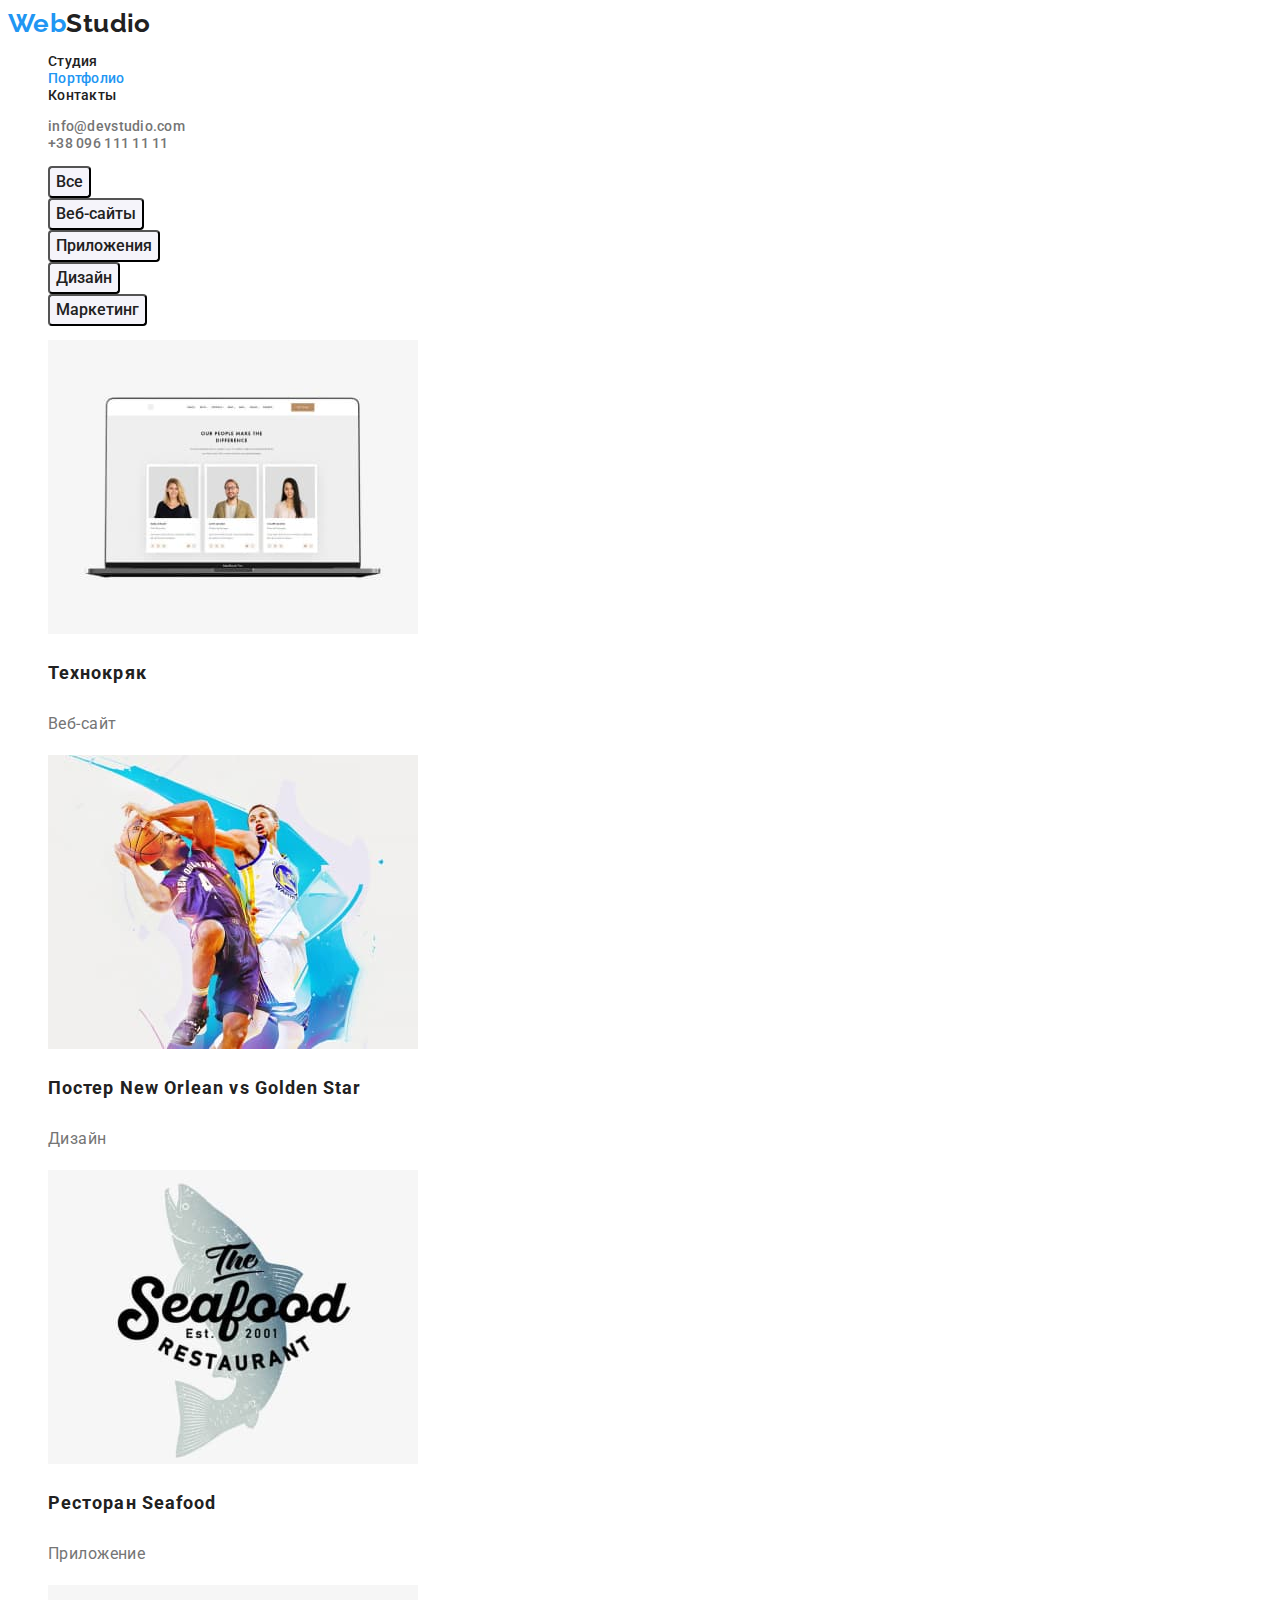
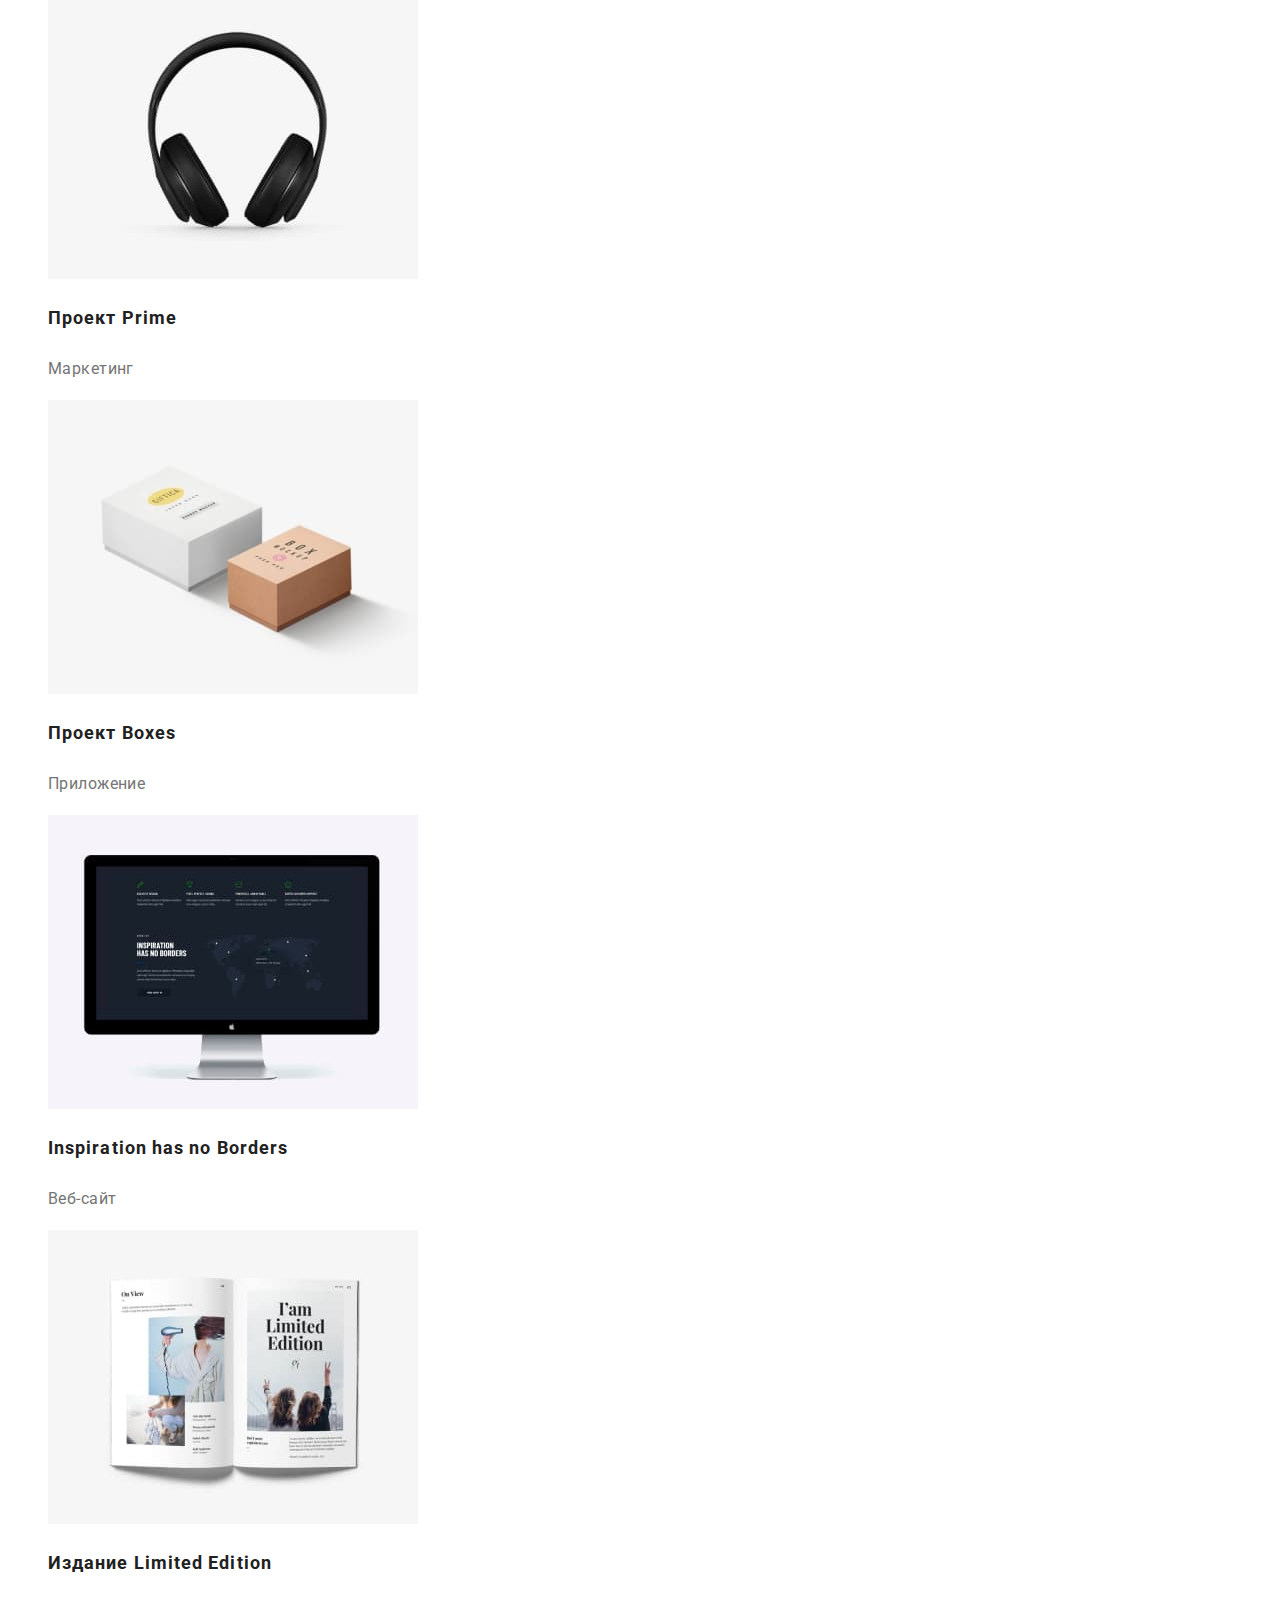
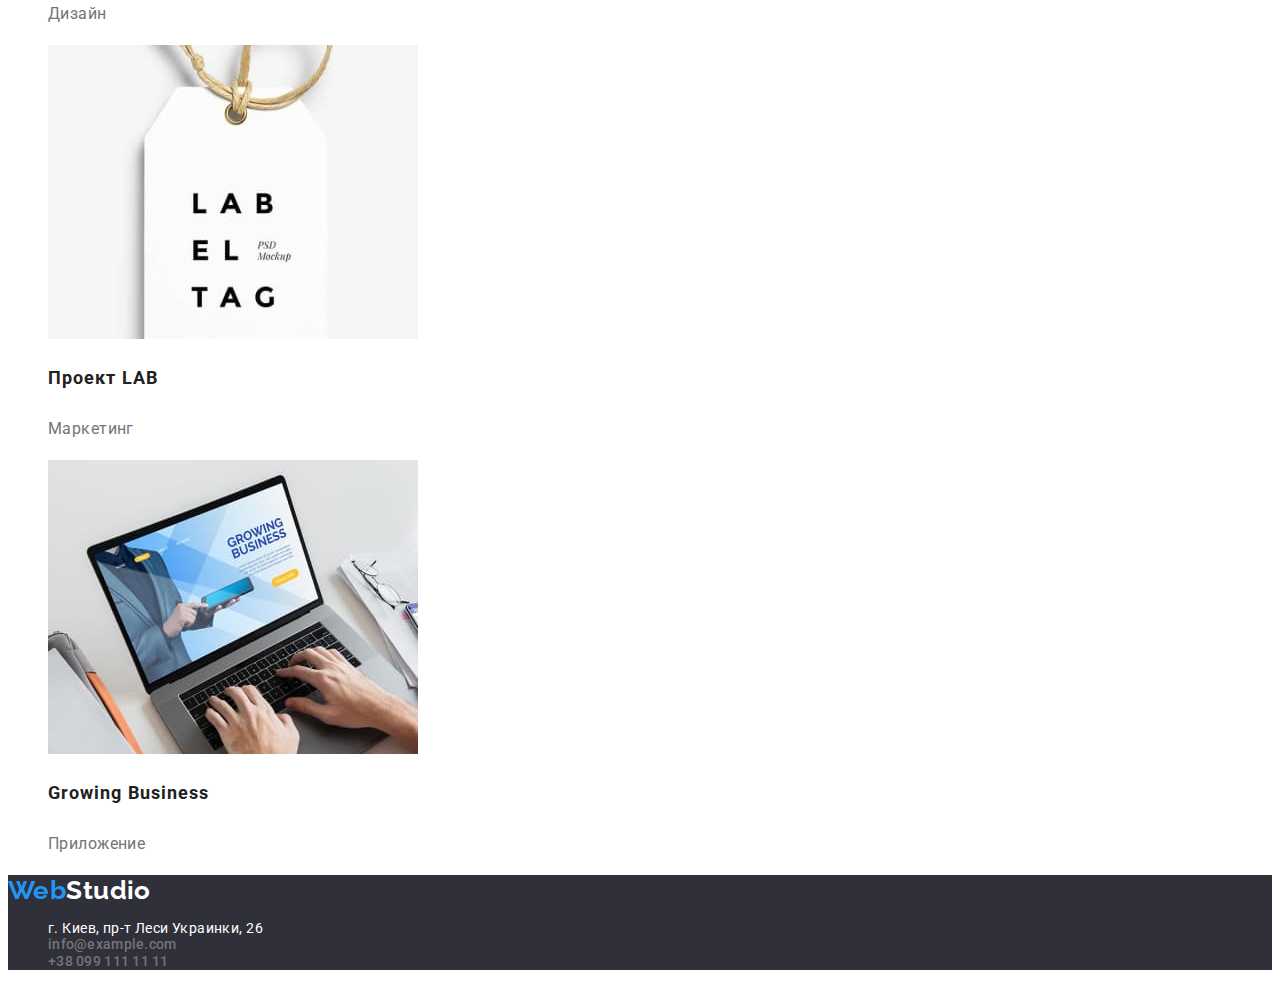
==== portfolio.html @ bc2e0226 "add new files" ====
<!DOCTYPE html>
<html lang="en">
  <head>
    <meta charset="UTF-8" />
    <meta http-equiv="X-UA-Compatible" content="IE=edge" />
    <meta name="viewport" content="width=device-width, initial-scale=1.0" />
    <title>Document</title>
    <link rel="preconnect" href="https://fonts.gstatic.com" />
    <link
      href="https://fonts.googleapis.com/css2?family=Raleway:wght@700&family=Roboto:wght@400;500;700;900&display=swap"
      rel="stylesheet"
    />
    <link rel="stylesheet" href="./css/style.css" />
  </head>

  <!-- BODY -->

  <body>
    <!-- HEADER -->
    <header class="header">
      <!--NAVIGATION-->
      <nav class="menu-nav">
        <!--LOGO-->
        <a class="logo-header link" href="/index.html">
          <span class="logo-word">Web</span>Studio
        </a>
        <!--MENU-->
        <ul class="menu list">
          <li class="menu-item">
            <a class="menu-link link" href="./index.html">Студия</a>
          </li>
          <li class="menu-item">
            <a class="menu-link link portfolio" href="./portfolio.html">Портфолио</a>
          </li>
          <li class="menu-item">
            <a class="menu-link link" href="http://">Контакты</a>
          </li>
        </ul>
      </nav>

      <!--CONTACTS-->
      <ul class="list">
        <li>
          <a class="mail-link link" href="mailto:info@devstudio.com">info@devstudio.com</a>
        </li>
        <li>
          <a class="tel-link link" href="tel:++380961111111"> +38 096 111 11 11</a>
        </li>
      </ul>
    </header>
    <!--END HEADER -->

    <!-- MAIN CONTENT -->
    <main>
      <section>
        <!-- SECTION ONE - BUTTONS LIST -->

        <ul class="btn-list list">
          <li class="btn-list-item">
            <button class="btn-list-item-prtf" type="button">Все</button>
          </li>
          <li class="btn-list-item">
            <button class="btn-list-item-prtf" type="button">Веб-сайты</button>
          </li>
          <li class="btn-list-item">
            <button class="btn-list-item-prtf" type="button">Приложения</button>
          </li>
          <li class="btn-list-item">
            <button class="btn-list-item-prtf" type="button">Дизайн</button>
          </li>
          <li class="btn-list-item">
            <button class="btn-list-item-prtf" type="button">Маркетинг</button>
          </li>
        </ul>
        <!-- END BTN LIST -->

        <!-- SECTION TWO - IMAGES GALLERY -->
        <ul class="img-gallery list">
          <li class="img-gallery-item">
            <img src="./images/portfolio-images/img.jpg" alt="" width="370" height="294" />
            <h3 class="img-gallery-item-h3">Технокряк</h3>
            <p class="img-gallery-item-p">Веб-сайт</p>
          </li>
          <li class="img-gallery-item">
            <img src="./images/portfolio-images/img-1.jpg" alt="" width="370" height="294" />
            <h3 class="img-gallery-item-h3">Постер New Orlean vs Golden Star</h3>
            <p class="img-gallery-item-p">Дизайн</p>
          </li>
          <li class="img-gallery-item">
            <img src="./images/portfolio-images/img-2.jpg" alt="" width="370" height="294" />
            <h3 class="img-gallery-item-h3">Ресторан Seafood</h3>
            <p class="img-gallery-item-p">Приложение</p>
          </li>
          <li class="img-gallery-item">
            <img src="./images/portfolio-images/img-3.jpg" alt="" width="370" height="294" />
            <h3 class="img-gallery-item-h3">Проект Prime</h3>
            <p class="img-gallery-item-p">Маркетинг</p>
          </li>
          <li class="img-gallery-item">
            <img src="./images/portfolio-images/img-4.jpg" alt="" width="370" height="294" />
            <h3 class="img-gallery-item-h3">Проект Boxes</h3>
            <p class="img-gallery-item-p">Приложение</p>
          </li>
          <li class="img-gallery-item">
            <img src="./images/portfolio-images/img-5.jpg" alt="" width="370" height="294" />
            <h3 class="img-gallery-item-h3">Inspiration has no Borders</h3>
            <p class="img-gallery-item-p">Веб-сайт</p>
          </li>
          <li class="img-gallery-item">
            <img src="./images/portfolio-images/img-6.jpg" alt="" width="370" height="294" />
            <h3 class="img-gallery-item-h3">Издание Limited Edition</h3>
            <p class="img-gallery-item-p">Дизайн</p>
          </li>
          <li class="img-gallery-item">
            <img src="./images/portfolio-images/img-7.jpg" alt="" width="370" height="294" />
            <h3 class="img-gallery-item-h3">Проект LAB</h3>
            <p class="img-gallery-item-p">Маркетинг</p>
          </li>
          <li class="img-gallery-item">
            <img src="./images/portfolio-images/img-8.jpg" alt="" width="370" height="294" />
            <h3 class="img-gallery-item-h3">Growing Business</h3>
            <p class="img-gallery-item-p">Приложение</p>
          </li>
        </ul>
        <!-- END IMAGES -->
      </section>
    </main>

    <!-- FOOTER -->

    <footer class="footer">
      <!--LOGO -->
      <a class="footer-logo link" href="/index.html"> <span class="logo-word">Web</span>Studio </a>
      <!-- CONTACTS -->

      <address class="logo-footer address">
        <ul class="list">
          <li>
            <a
              class="link"
              href="https://goo.gl/maps/H4tPE2jpk2JbAKVr9"
              target="_blank"
              rel="noopener noreferrer"
            >
              г. Киев, пр-т Леси Украинки, 26
            </a>
          </li>
          <li>
            <a class="mail-link link" href="mailto:info@example.com"> info@example.com </a>
          </li>
          <li>
            <a class="tel-link link" href="tel:+380991111111"> +38 099 111 11 11 </a>
          </li>
        </ul>
      </address>

      <!-- END CONTACTS -->
    </footer>
  </body>
</html>
---- css/style.css ----
:root {
  --main-font: 'Roboto', sans-serif;
  --secondary-font: 'Raleway', sans-serif;
  --main-bcgrnd-color: #ffffff;
  --font-heading-color: #212121;
  --font-paragraph-color: #757575;
  --main-and-footer-bcgrnd-color: #2f303a;
  --font—btn-accent-color: #2196f3;
  --btn-click-on-color: #188ce8;
  --btn-portfolio-color: #f5f4fa;
}
.list {
  list-style: none;
}
.link {
  text-decoration: none;
  color: var(--main-bcgrnd-color);
}
/* BODY */
body {
  font-family: var(--main-font);
  background-color: var(--main-bcgrnd-color);
  color: var(--font-heading-color);
  font-size: 14px;
  letter-spacing: 0.03em;
}
/* HEADER */
.menu-link {
  font-family: 'Roboto', sans-serif;
  font-weight: 500;
  line-height: 1.14;
  letter-spacing: 0.02em;
  color: var(--font-heading-color);
}
.menu-link:hover,
.menu-link:focus {
  color: var(--font—btn-accent-color);
}
/* font-family: 'Raleway', sans-serif; */
.mail-link {
  font-family: 'Roboto', sans-serif;
  font-weight: 500;
  line-height: 1.14;
  letter-spacing: 0.02em;
  color: var(--font-paragraph-color);
}
.mail-link:hover,
.mail-link:focus {
  color: var(--font—btn-accent-color);
}
.studio,
.portfolio {
  color: var(--font—btn-accent-color);
}
.tel-link {
  font-family: 'Roboto', sans-serif;
  font-weight: 500;
  line-height: 1.14;
  letter-spacing: 0.02em;
  color: var(--font-paragraph-color);
}
.tel-link:hover,
.tel-link:focus {
  color: var(--font—btn-accent-color);
}
.logo-header {
  font-family: 'Raleway', sans-serif;
  font-weight: 700;
  font-size: 26px;
  line-height: 1.19;
  /* identical to box height */
  color: var(--font-heading-color);
}

/* MAIN CONTENT */
/* SECTION ONE - HERO */
.hero-text {
  font-family: 'Roboto', sans-serif;
  font-weight: 900;
  font-size: 44px;
  line-height: 1.36;
  /* or 136% */
  text-align: center;
  letter-spacing: 0.06em;
  text-transform: uppercase;
  color: var(--main-bcgrnd-color);
  background-color: var(--main-and-footer-bcgrnd-color);
}
/* MODAL BUTTON */
.modal-btn {
  font-family: 'Roboto', sans-serif;
  font-weight: 700;
  font-size: 16px;
  line-height: 1.875;
  /* identical to box height, or 187% */
  display: flex;
  align-items: center;
  text-align: center;
  letter-spacing: 0.06em;
  color: var(--main-bcgrnd-color);
  background: var(--font—btn-accent-color);
  box-shadow: 0px 4px 4px rgba(0, 0, 0, 0.15);
  border-radius: 4px;
  cursor: pointer;
}
.modal-btn:hover,
.modal-btn:focus {
  background: var(--btn-click-on-color);
  box-shadow: 0px 4px 4px rgba(0, 0, 0, 0.15);
  border-radius: 4px;
}
/* PORTFOLIO BUTTON */
.btn-list-item-prtf {
  font-family: 'Roboto', sans-serif;
  font-weight: 500;
  font-size: 16px;
  line-height: 1.625;
  /* identical to box height, or 162% */
  text-align: center;
  color: var(--font-heading-color);
  background: var(--btn-portfolio-color);
  border-radius: 4px;
}
.btn-list-item-prtf:hover,
.btn-list-item-prtf:focus {
  color: var(--main-bcgrnd-color);
  background: var(--font—btn-accent-color);
  /* shadow-middle */
  box-shadow: 0px 3px 1px rgba(0, 0, 0, 0.1), 0px 1px 2px rgba(0, 0, 0, 0.08),
    0px 2px 2px rgba(0, 0, 0, 0.12);
  border-radius: 4px;
}
/* END PORTFOLIO BUTTON */
/* END SECTION ONE - HERO */

/* SECTION TWO - OUR WORK */
.our-work-list-item-h3 {
  font-family: 'Roboto', sans-serif;
  font-weight: 700;
  line-height: 1.14;
  text-transform: uppercase;
  color: var(--font-heading-color);
}
.our-work-list-item-p {
  font-family: 'Roboto', sans-serif;
  font-weight: 400;
  line-height: 1.714;
  /* or 171% */
  color: var(--font-paragraph-color);
}
/* OUR WORK IMAGES */
.our-work-team-h2 {
  font-family: 'Roboto', sans-serif;
  font-weight: 700;
  font-size: 36px;
  line-height: 1.67;
  text-align: center;
  color: var(--font-heading-color);
}
/* END OUR WORK IMAGES */
/* END SECTION TWO - OUR WORK */

/* SECTION TWO - IMAGES GALLERY */
.img-gallery-item-h3 {
  font-family: 'Roboto', sans-serif;
  font-weight: 700;
  font-size: 18px;
  line-height: 2;
  /* identical to box height, or 200% */
  letter-spacing: 0.06em;
  color: var(--font-heading-color);
}
.img-gallery-item-p {
  font-family: 'Roboto', sans-serif;
  font-weight: 400;
  font-size: 16px;
  line-height: 1.875;
  /* identical to box height, or 187% */
  color: var(--font-paragraph-color);
}
/* END SECTION TWO - IMAGES GALLERY */

/* SECTION THREE - TEAM */
.team-list-item-h3 {
  font-family: 'Roboto', sans-serif;
  font-weight: 500;
  font-size: 16px;
  line-height: 1.188;
  /* identical to box height */
  text-align: center;
  color: var(--font-heading-color);
}
.team-list-item-p {
  font-family: 'Roboto', sans-serif;
  font-weight: 400;
  font-size: 16px;
  line-height: 1.88;
  /* identical to box height */
  text-align: center;
  color: var(--font-paragraph-color);
}
/* END SECTION THREE - TEAM */

/* FOOTER */
.footer {
  background-color: var(--main-and-footer-bcgrnd-color);
}
.footer-logo {
  font-family: 'Raleway', sans-serif;
  font-style: normal;
  font-weight: bold;
  font-size: 26px;
  line-height: 1.19;
  /* identical to box height */
  color: var(--main-bcgrnd-color);
}
.logo-word {
  color: var(--font—btn-accent-color);
}
.address {
  font-style: normal;
  color: rgba(255, 255, 255, 0.6);
}
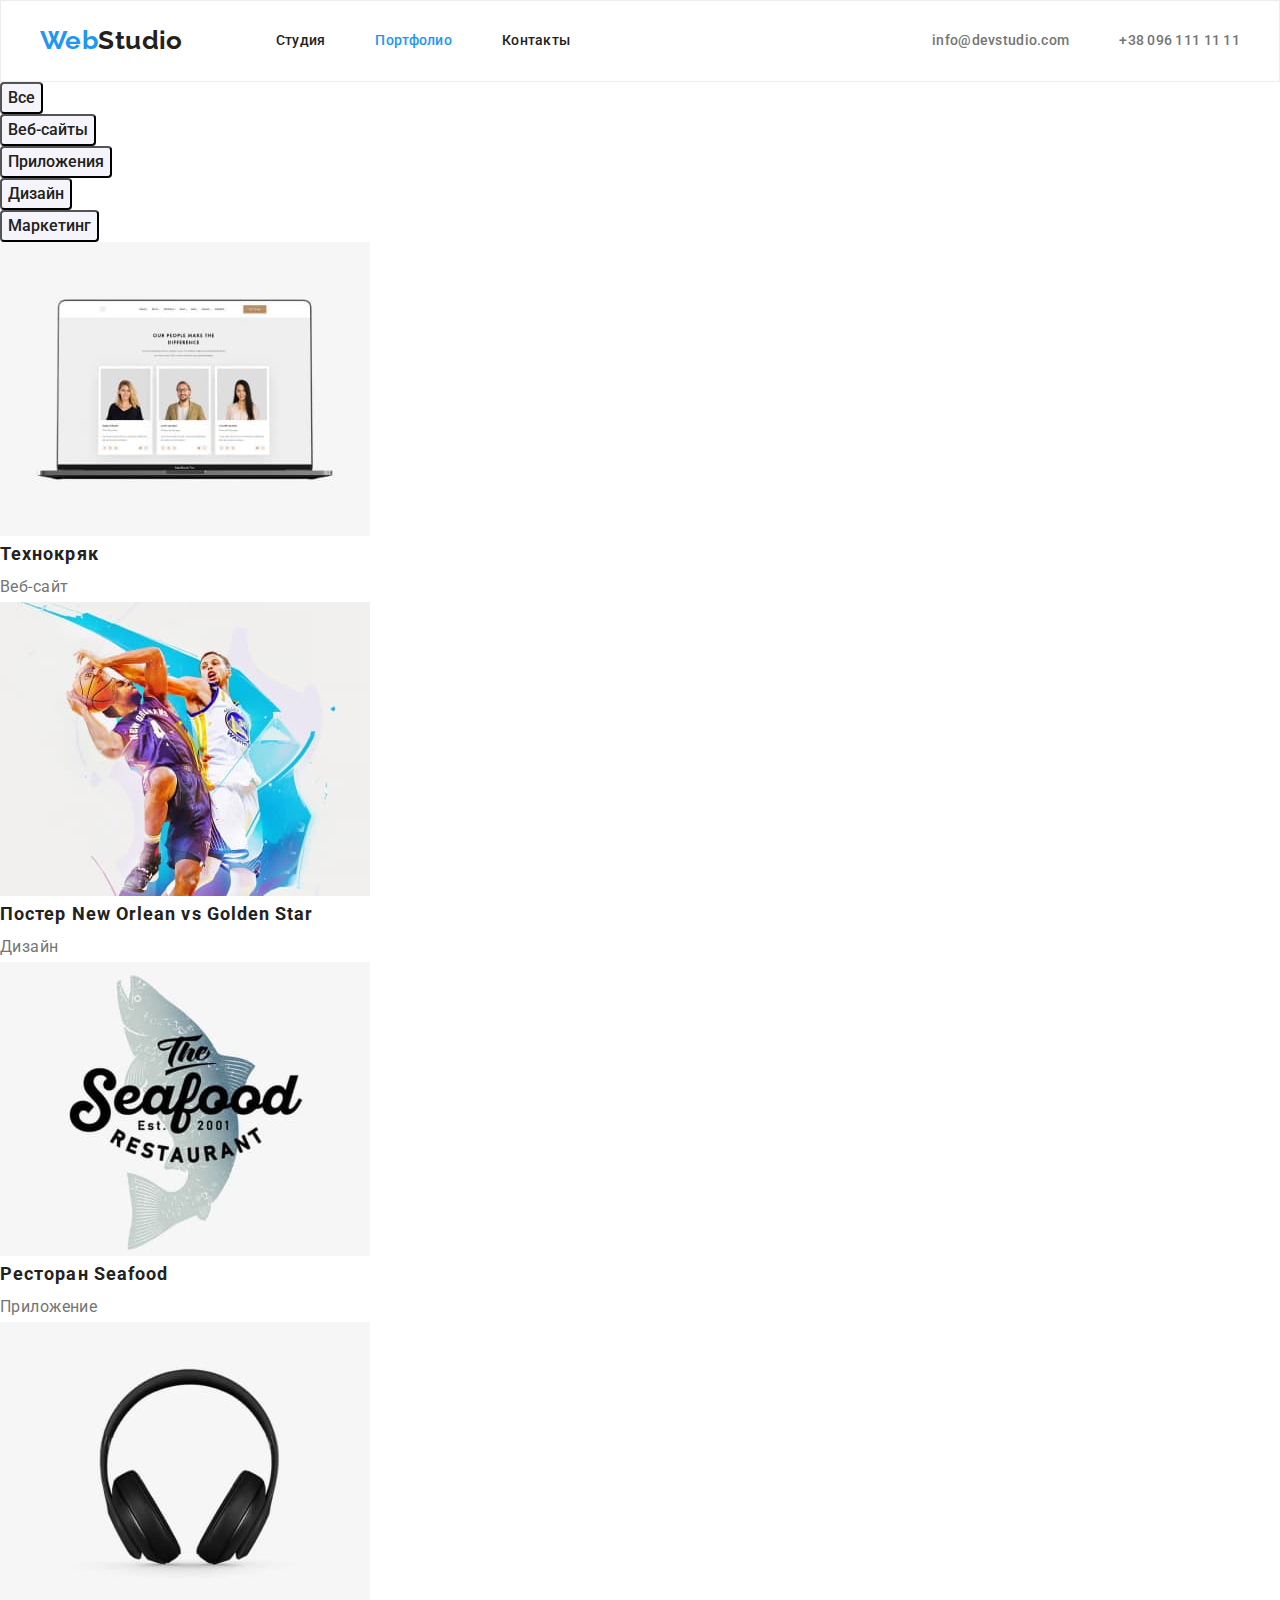
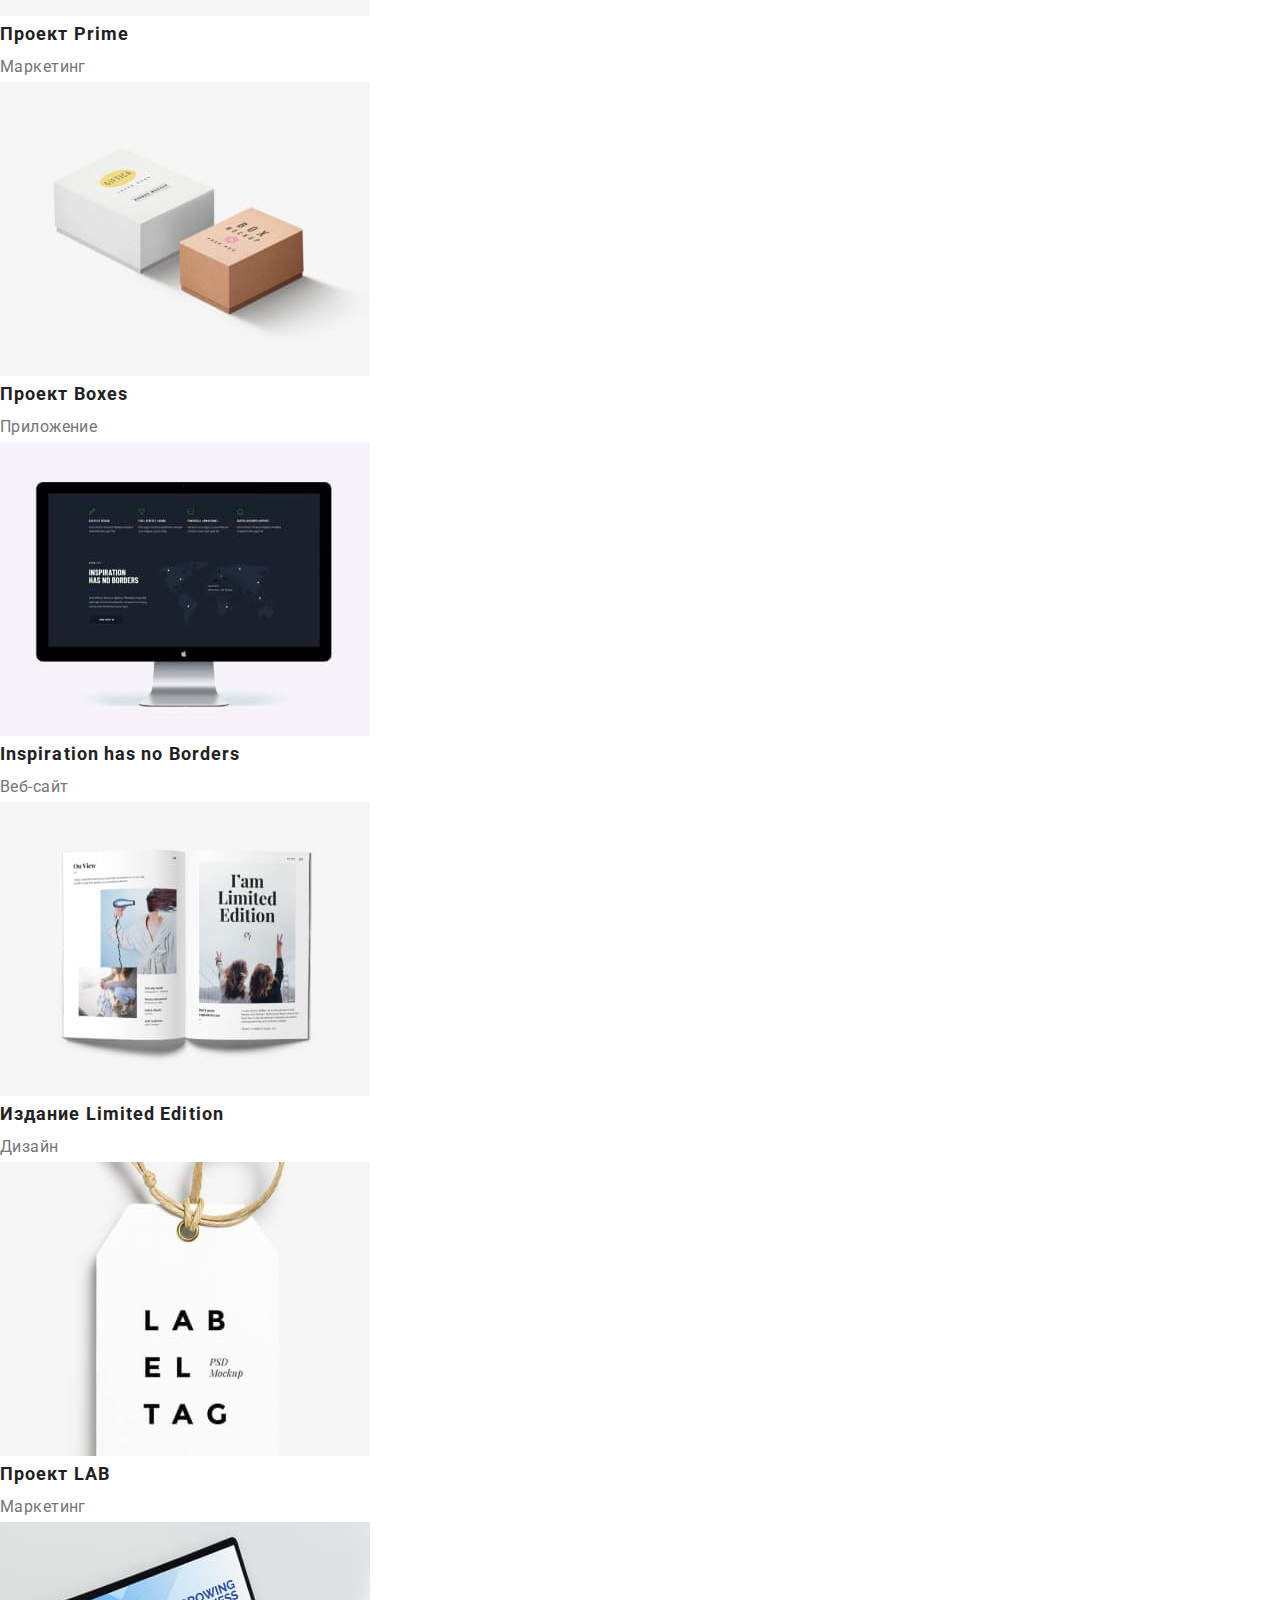
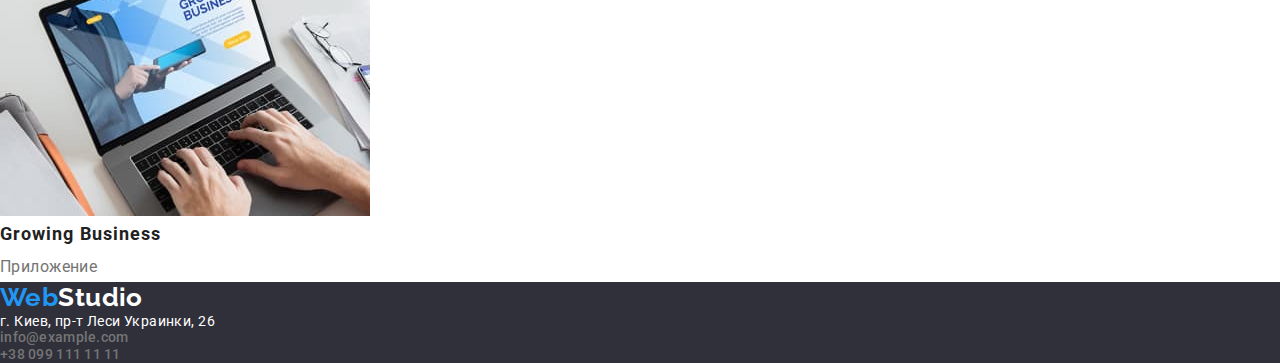
==== commit cd6566d7: "add new css rules" ====
--- a/portfolio.html
+++ b/portfolio.html
@@ -18,35 +18,43 @@
   <body>
     <!-- HEADER -->
     <header class="header">
-      <!--NAVIGATION-->
-      <nav class="menu-nav">
-        <!--LOGO-->
-        <a class="logo-header link" href="/index.html">
-          <span class="logo-word">Web</span>Studio
-        </a>
-        <!--MENU-->
-        <ul class="menu list">
-          <li class="menu-item">
-            <a class="menu-link link" href="./index.html">Студия</a>
-          </li>
-          <li class="menu-item">
-            <a class="menu-link link portfolio" href="./portfolio.html">Портфолио</a>
-          </li>
-          <li class="menu-item">
-            <a class="menu-link link" href="http://">Контакты</a>
-          </li>
-        </ul>
-      </nav>
-
-      <!--CONTACTS-->
-      <ul class="list">
-        <li>
-          <a class="mail-link link" href="mailto:info@devstudio.com">info@devstudio.com</a>
-        </li>
-        <li>
-          <a class="tel-link link" href="tel:++380961111111"> +38 096 111 11 11</a>
-        </li>
-      </ul>
+      <div class="container header-container">
+        <!--NAVIGATION-->
+        <nav class="menu-nav">
+          <!--LOGO-->
+          <a class="logo-header link" href="/index.html">
+            <span class="logo-word">Web</span>Studio
+          </a>
+          <!--MENU-->
+          <ul class="menu list">
+            <li class="menu-item">
+              <a class="menu-link link" href="./index.html">Студия</a>
+            </li>
+            <li class="menu-item">
+              <a class="menu-link link portfolio" href="./portfolio.html"
+                >Портфолио</a
+              >
+            </li>
+            <li class="menu-item">
+              <a class="menu-link link" href="http://">Контакты</a>
+            </li>
+          </ul>
+        </nav>
+
+        <!--CONTACTS-->
+        <ul class="contact-list list">
+          <li>
+            <a class="mail-link link" href="mailto:info@devstudio.com"
+              >info@devstudio.com</a
+            >
+          </li>
+          <li>
+            <a class="tel-link link" href="tel:++380961111111">
+              +38 096 111 11 11</a
+            >
+          </li>
+        </ul>
+      </div>
     </header>
     <!--END HEADER -->
 
@@ -77,47 +85,94 @@
         <!-- SECTION TWO - IMAGES GALLERY -->
         <ul class="img-gallery list">
           <li class="img-gallery-item">
-            <img src="./images/portfolio-images/img.jpg" alt="" width="370" height="294" />
+            <img
+              src="./images/portfolio-images/img.jpg"
+              alt=""
+              width="370"
+              height="294"
+            />
             <h3 class="img-gallery-item-h3">Технокряк</h3>
             <p class="img-gallery-item-p">Веб-сайт</p>
           </li>
           <li class="img-gallery-item">
-            <img src="./images/portfolio-images/img-1.jpg" alt="" width="370" height="294" />
-            <h3 class="img-gallery-item-h3">Постер New Orlean vs Golden Star</h3>
+            <img
+              src="./images/portfolio-images/img-1.jpg"
+              alt=""
+              width="370"
+              height="294"
+            />
+            <h3 class="img-gallery-item-h3">
+              Постер New Orlean vs Golden Star
+            </h3>
             <p class="img-gallery-item-p">Дизайн</p>
           </li>
           <li class="img-gallery-item">
-            <img src="./images/portfolio-images/img-2.jpg" alt="" width="370" height="294" />
+            <img
+              src="./images/portfolio-images/img-2.jpg"
+              alt=""
+              width="370"
+              height="294"
+            />
             <h3 class="img-gallery-item-h3">Ресторан Seafood</h3>
             <p class="img-gallery-item-p">Приложение</p>
           </li>
           <li class="img-gallery-item">
-            <img src="./images/portfolio-images/img-3.jpg" alt="" width="370" height="294" />
+            <img
+              src="./images/portfolio-images/img-3.jpg"
+              alt=""
+              width="370"
+              height="294"
+            />
             <h3 class="img-gallery-item-h3">Проект Prime</h3>
             <p class="img-gallery-item-p">Маркетинг</p>
           </li>
           <li class="img-gallery-item">
-            <img src="./images/portfolio-images/img-4.jpg" alt="" width="370" height="294" />
+            <img
+              src="./images/portfolio-images/img-4.jpg"
+              alt=""
+              width="370"
+              height="294"
+            />
             <h3 class="img-gallery-item-h3">Проект Boxes</h3>
             <p class="img-gallery-item-p">Приложение</p>
           </li>
           <li class="img-gallery-item">
-            <img src="./images/portfolio-images/img-5.jpg" alt="" width="370" height="294" />
+            <img
+              src="./images/portfolio-images/img-5.jpg"
+              alt=""
+              width="370"
+              height="294"
+            />
             <h3 class="img-gallery-item-h3">Inspiration has no Borders</h3>
             <p class="img-gallery-item-p">Веб-сайт</p>
           </li>
           <li class="img-gallery-item">
-            <img src="./images/portfolio-images/img-6.jpg" alt="" width="370" height="294" />
+            <img
+              src="./images/portfolio-images/img-6.jpg"
+              alt=""
+              width="370"
+              height="294"
+            />
             <h3 class="img-gallery-item-h3">Издание Limited Edition</h3>
             <p class="img-gallery-item-p">Дизайн</p>
           </li>
           <li class="img-gallery-item">
-            <img src="./images/portfolio-images/img-7.jpg" alt="" width="370" height="294" />
+            <img
+              src="./images/portfolio-images/img-7.jpg"
+              alt=""
+              width="370"
+              height="294"
+            />
             <h3 class="img-gallery-item-h3">Проект LAB</h3>
             <p class="img-gallery-item-p">Маркетинг</p>
           </li>
           <li class="img-gallery-item">
-            <img src="./images/portfolio-images/img-8.jpg" alt="" width="370" height="294" />
+            <img
+              src="./images/portfolio-images/img-8.jpg"
+              alt=""
+              width="370"
+              height="294"
+            />
             <h3 class="img-gallery-item-h3">Growing Business</h3>
             <p class="img-gallery-item-p">Приложение</p>
           </li>
@@ -130,7 +185,9 @@
 
     <footer class="footer">
       <!--LOGO -->
-      <a class="footer-logo link" href="/index.html"> <span class="logo-word">Web</span>Studio </a>
+      <a class="footer-logo link" href="/index.html">
+        <span class="logo-word">Web</span>Studio
+      </a>
       <!-- CONTACTS -->
 
       <address class="logo-footer address">
@@ -146,10 +203,14 @@
             </a>
           </li>
           <li>
-            <a class="mail-link link" href="mailto:info@example.com"> info@example.com </a>
-          </li>
-          <li>
-            <a class="tel-link link" href="tel:+380991111111"> +38 099 111 11 11 </a>
+            <a class="mail-link link" href="mailto:info@example.com">
+              info@example.com
+            </a>
+          </li>
+          <li>
+            <a class="tel-link link" href="tel:+380991111111">
+              +38 099 111 11 11
+            </a>
           </li>
         </ul>
       </address>
--- a/css/style.css
+++ b/css/style.css
@@ -1,6 +1,6 @@
 :root {
-  --main-font: 'Roboto', sans-serif;
-  --secondary-font: 'Raleway', sans-serif;
+  --main-font: "Roboto", sans-serif;
+  --secondary-font: "Raleway", sans-serif;
   --main-bcgrnd-color: #ffffff;
   --font-heading-color: #212121;
   --font-paragraph-color: #757575;
@@ -9,12 +9,43 @@
   --btn-click-on-color: #188ce8;
   --btn-portfolio-color: #f5f4fa;
 }
+/* BASE RESET */
+h1,
+h2,
+h3,
+h4,
+h5,
+h6,
+p {
+  margin-top: 0;
+  margin-bottom: 0;
+}
+ul,
+ol {
+  margin-top: 0;
+  margin-bottom: 0;
+  padding-left: 0;
+}
+img {
+  display: block;
+}
 .list {
   list-style: none;
 }
 .link {
   text-decoration: none;
   color: var(--main-bcgrnd-color);
+}
+.section {
+  padding-top: 130px;
+  padding-bottom: 94px;
+}
+/* DIV Class = CONTAINER center content */
+.container {
+  width: 1200px;
+  padding-left: 15px;
+  padding-right: 15px;
+  margin: 0 auto;
 }
 /* BODY */
 body {
@@ -23,10 +54,31 @@
   color: var(--font-heading-color);
   font-size: 14px;
   letter-spacing: 0.03em;
+  margin: 0 auto;
 }
 /* HEADER */
+.header {
+  padding-top: 24px;
+  padding-bottom: 25px;
+  background-color: var(--main-bcgrnd-color);
+  border: 1px solid #ececec;
+}
+.header-container {
+  display: flex;
+  justify-content: space-between;
+}
+.menu-nav {
+  display: flex;
+  align-items: center;
+}
+.menu {
+  display: flex;
+}
+.menu-item:not(:last-child) {
+  margin-right: 50px;
+}
 .menu-link {
-  font-family: 'Roboto', sans-serif;
+  font-family: "Roboto", sans-serif;
   font-weight: 500;
   line-height: 1.14;
   letter-spacing: 0.02em;
@@ -37,12 +89,17 @@
   color: var(--font—btn-accent-color);
 }
 /* font-family: 'Raleway', sans-serif; */
+.contact-list {
+  display: flex;
+  align-items: center;
+}
 .mail-link {
-  font-family: 'Roboto', sans-serif;
+  font-family: "Roboto", sans-serif;
   font-weight: 500;
   line-height: 1.14;
   letter-spacing: 0.02em;
   color: var(--font-paragraph-color);
+  margin-right: 50px;
 }
 .mail-link:hover,
 .mail-link:focus {
@@ -53,7 +110,7 @@
   color: var(--font—btn-accent-color);
 }
 .tel-link {
-  font-family: 'Roboto', sans-serif;
+  font-family: "Roboto", sans-serif;
   font-weight: 500;
   line-height: 1.14;
   letter-spacing: 0.02em;
@@ -64,18 +121,20 @@
   color: var(--font—btn-accent-color);
 }
 .logo-header {
-  font-family: 'Raleway', sans-serif;
+  font-family: "Raleway", sans-serif;
   font-weight: 700;
   font-size: 26px;
   line-height: 1.19;
   /* identical to box height */
   color: var(--font-heading-color);
-}
+  margin-right: 93px;
+}
+/* END HEADER */
 
 /* MAIN CONTENT */
 /* SECTION ONE - HERO */
 .hero-text {
-  font-family: 'Roboto', sans-serif;
+  font-family: "Roboto", sans-serif;
   font-weight: 900;
   font-size: 44px;
   line-height: 1.36;
@@ -88,12 +147,13 @@
 }
 /* MODAL BUTTON */
 .modal-btn {
-  font-family: 'Roboto', sans-serif;
+  min-width: 200px;
+  height: 50px;
+  border-radius: 4px;
+  font-family: "Roboto", sans-serif;
   font-weight: 700;
   font-size: 16px;
   line-height: 1.875;
-  /* identical to box height, or 187% */
-  display: flex;
   align-items: center;
   text-align: center;
   letter-spacing: 0.06em;
@@ -111,7 +171,7 @@
 }
 /* PORTFOLIO BUTTON */
 .btn-list-item-prtf {
-  font-family: 'Roboto', sans-serif;
+  font-family: "Roboto", sans-serif;
   font-weight: 500;
   font-size: 16px;
   line-height: 1.625;
@@ -135,14 +195,15 @@
 
 /* SECTION TWO - OUR WORK */
 .our-work-list-item-h3 {
-  font-family: 'Roboto', sans-serif;
-  font-weight: 700;
+  font-family: "Roboto", sans-serif;
+  font-weight: 700;
+  font-size: 14px;
   line-height: 1.14;
   text-transform: uppercase;
   color: var(--font-heading-color);
 }
 .our-work-list-item-p {
-  font-family: 'Roboto', sans-serif;
+  font-family: "Roboto", sans-serif;
   font-weight: 400;
   line-height: 1.714;
   /* or 171% */
@@ -150,7 +211,7 @@
 }
 /* OUR WORK IMAGES */
 .our-work-team-h2 {
-  font-family: 'Roboto', sans-serif;
+  font-family: "Roboto", sans-serif;
   font-weight: 700;
   font-size: 36px;
   line-height: 1.67;
@@ -162,7 +223,7 @@
 
 /* SECTION TWO - IMAGES GALLERY */
 .img-gallery-item-h3 {
-  font-family: 'Roboto', sans-serif;
+  font-family: "Roboto", sans-serif;
   font-weight: 700;
   font-size: 18px;
   line-height: 2;
@@ -171,7 +232,7 @@
   color: var(--font-heading-color);
 }
 .img-gallery-item-p {
-  font-family: 'Roboto', sans-serif;
+  font-family: "Roboto", sans-serif;
   font-weight: 400;
   font-size: 16px;
   line-height: 1.875;
@@ -182,7 +243,7 @@
 
 /* SECTION THREE - TEAM */
 .team-list-item-h3 {
-  font-family: 'Roboto', sans-serif;
+  font-family: "Roboto", sans-serif;
   font-weight: 500;
   font-size: 16px;
   line-height: 1.188;
@@ -191,7 +252,7 @@
   color: var(--font-heading-color);
 }
 .team-list-item-p {
-  font-family: 'Roboto', sans-serif;
+  font-family: "Roboto", sans-serif;
   font-weight: 400;
   font-size: 16px;
   line-height: 1.88;
@@ -206,7 +267,7 @@
   background-color: var(--main-and-footer-bcgrnd-color);
 }
 .footer-logo {
-  font-family: 'Raleway', sans-serif;
+  font-family: "Raleway", sans-serif;
   font-style: normal;
   font-weight: bold;
   font-size: 26px;
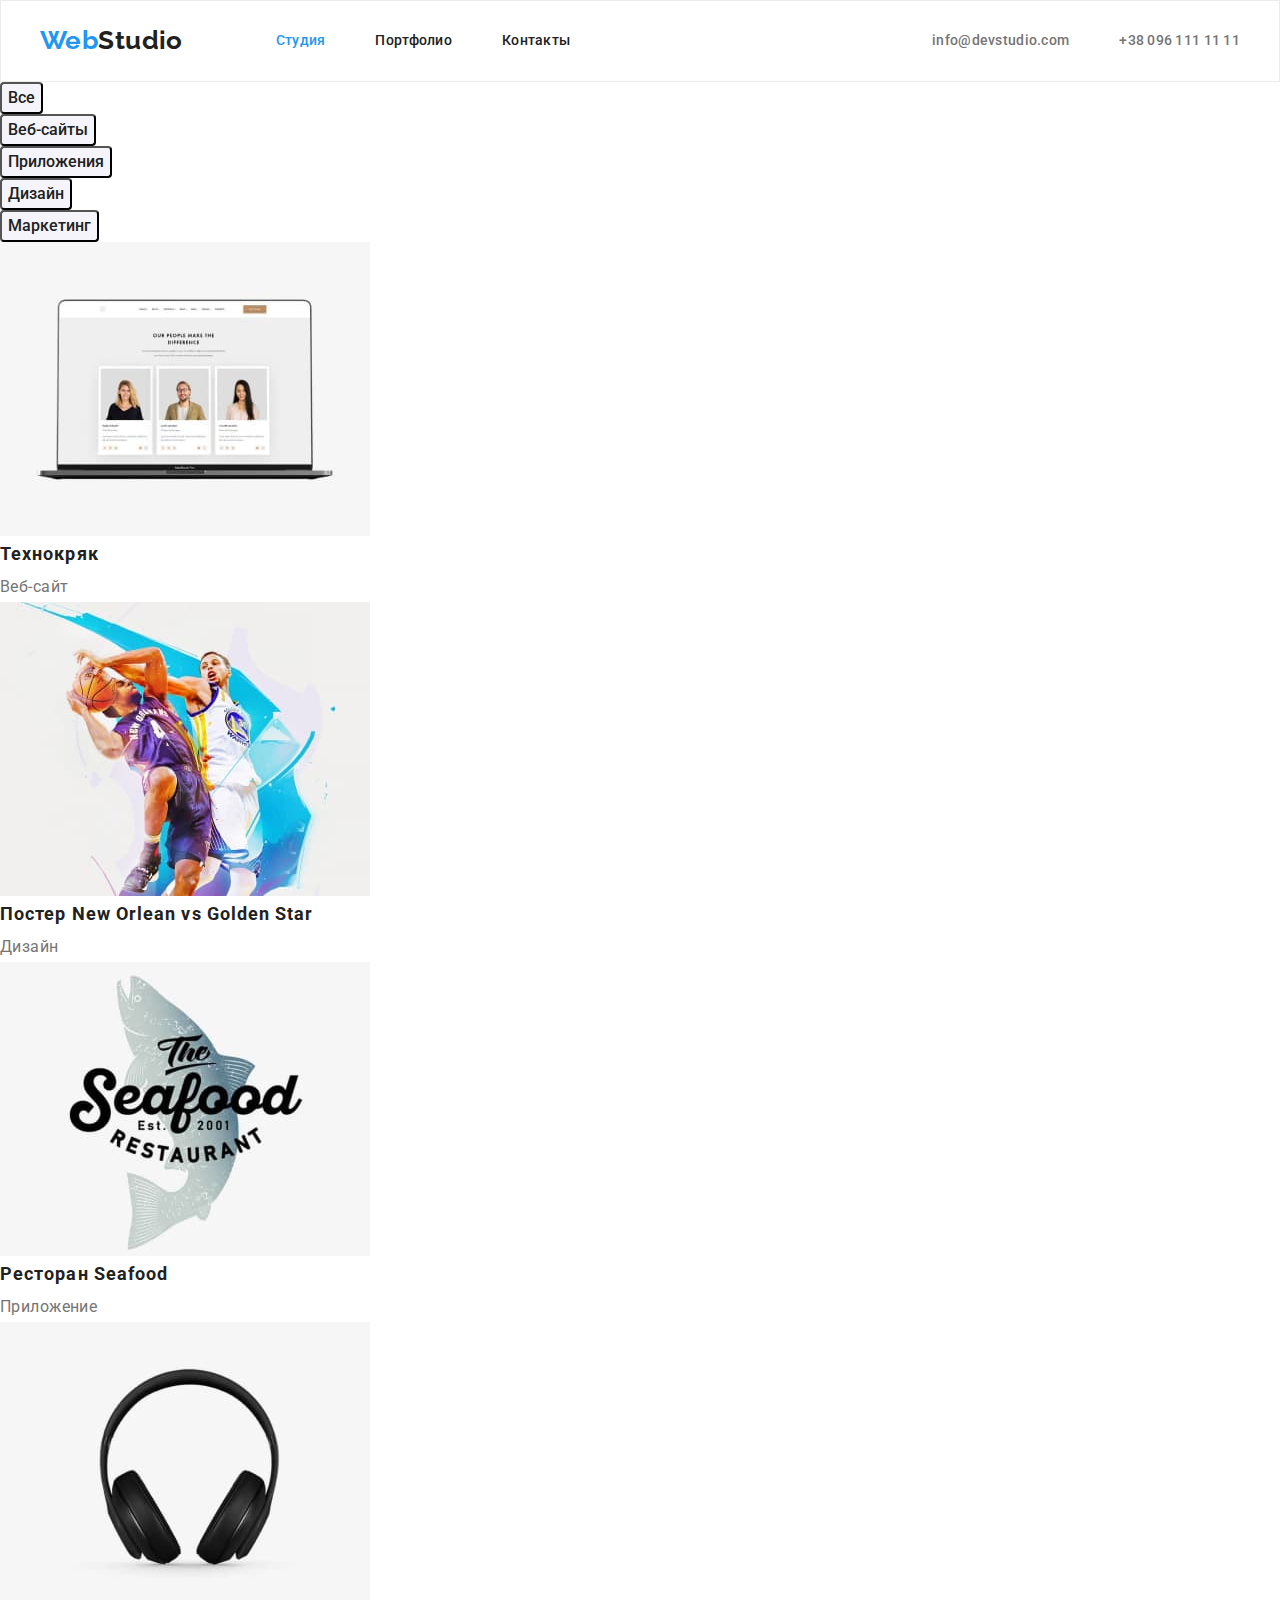
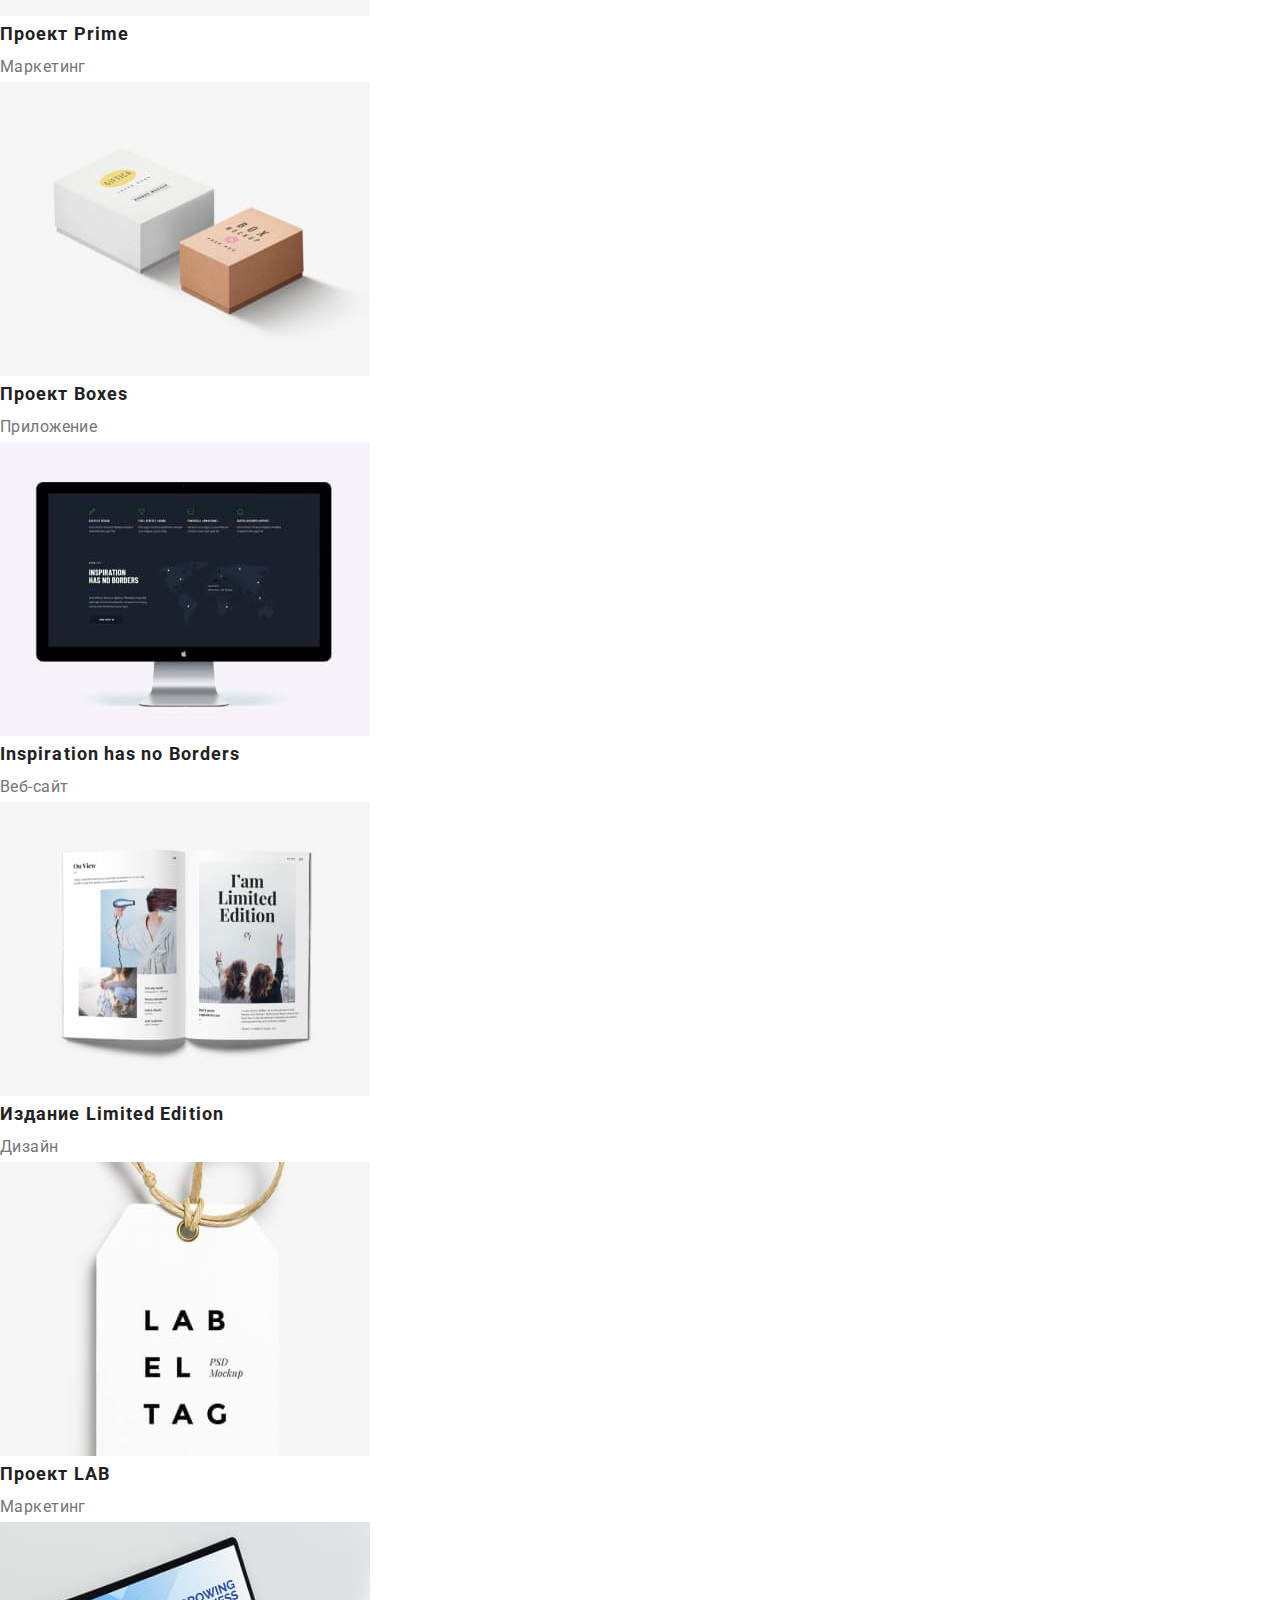
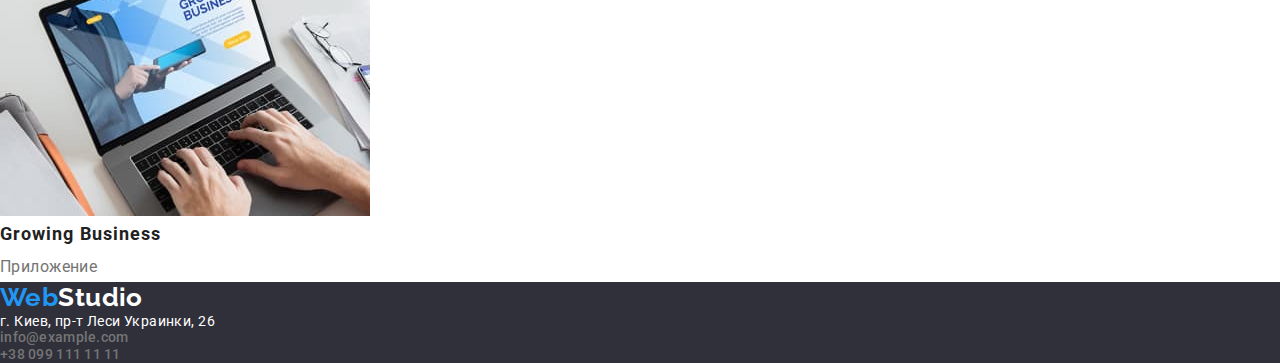
==== commit 4f25a1be: "make a css" ====
--- a/portfolio.html
+++ b/portfolio.html
@@ -28,12 +28,10 @@
           <!--MENU-->
           <ul class="menu list">
             <li class="menu-item">
-              <a class="menu-link link" href="./index.html">Студия</a>
+              <a class="menu-link link studio" href="./index.html">Студия</a>
             </li>
             <li class="menu-item">
-              <a class="menu-link link portfolio" href="./portfolio.html"
-                >Портфолио</a
-              >
+              <a class="menu-link link" href="./portfolio.html">Портфолио</a>
             </li>
             <li class="menu-item">
               <a class="menu-link link" href="http://">Контакты</a>
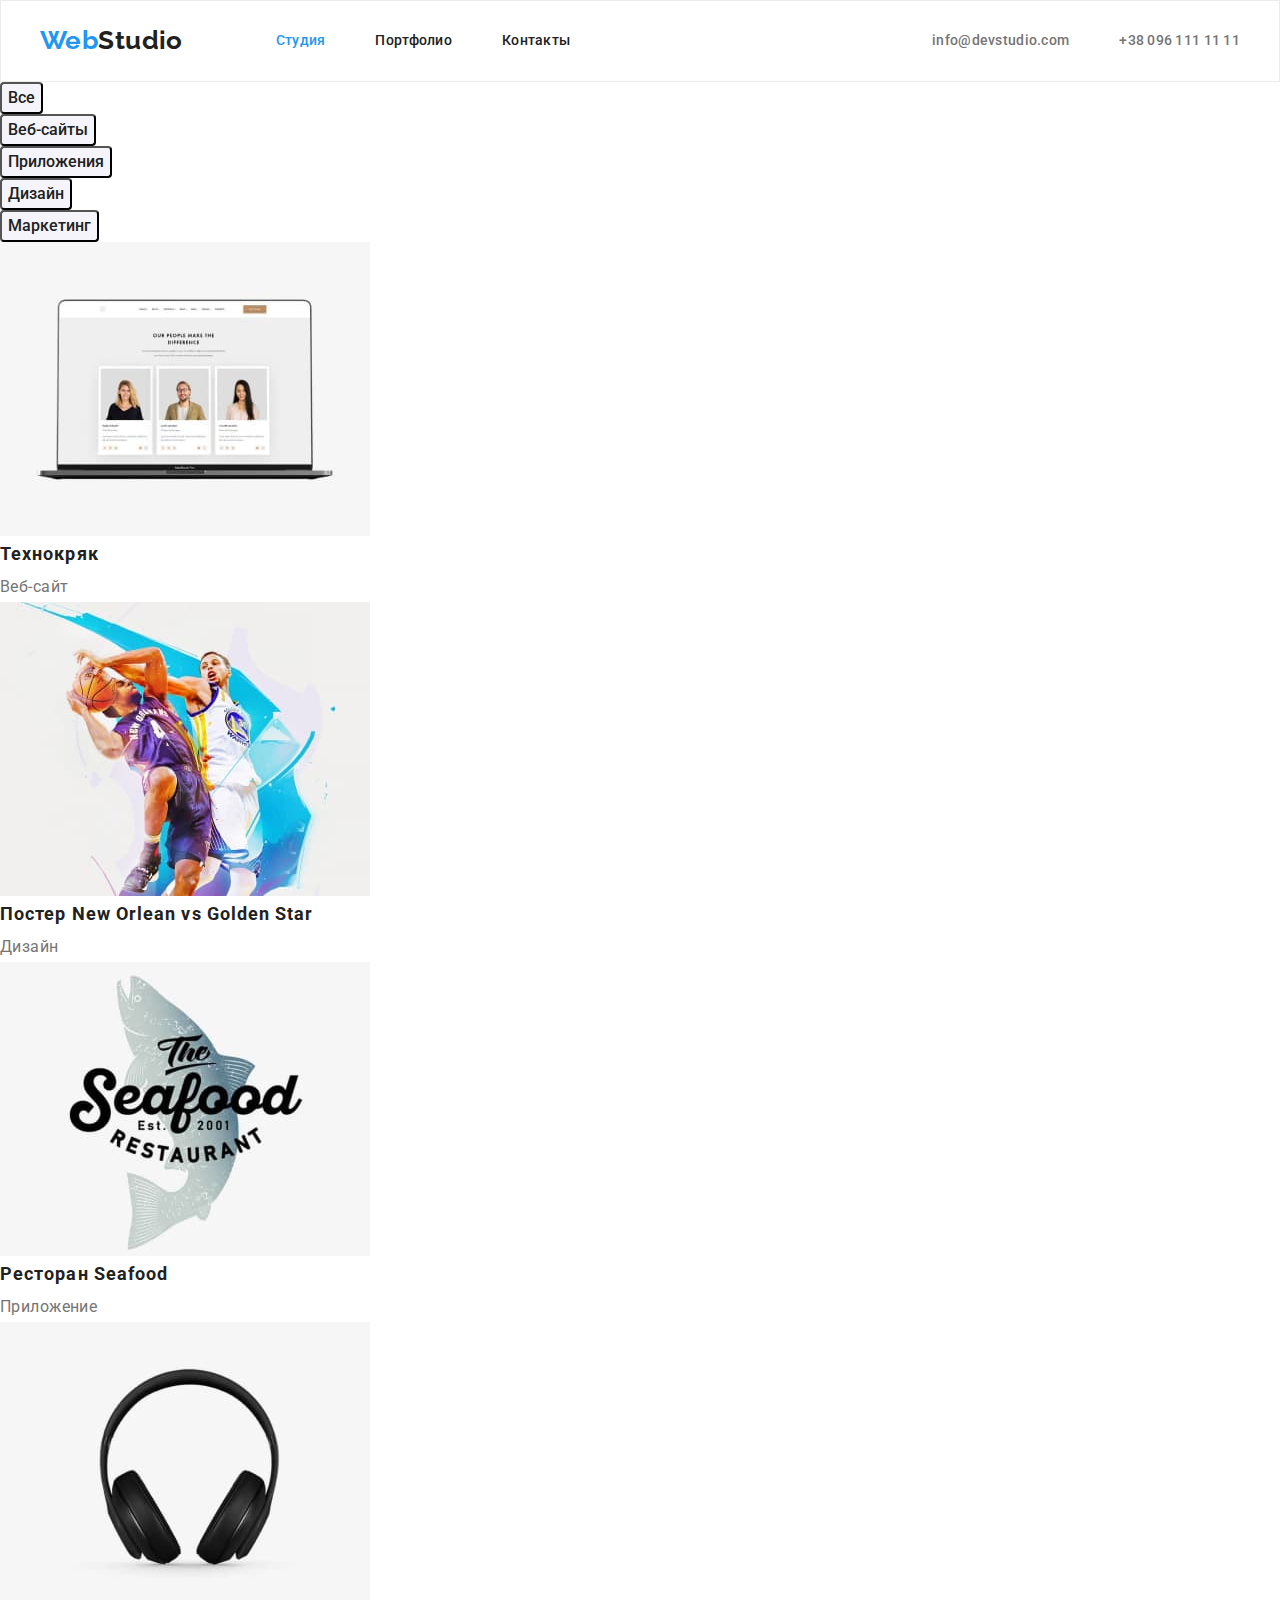
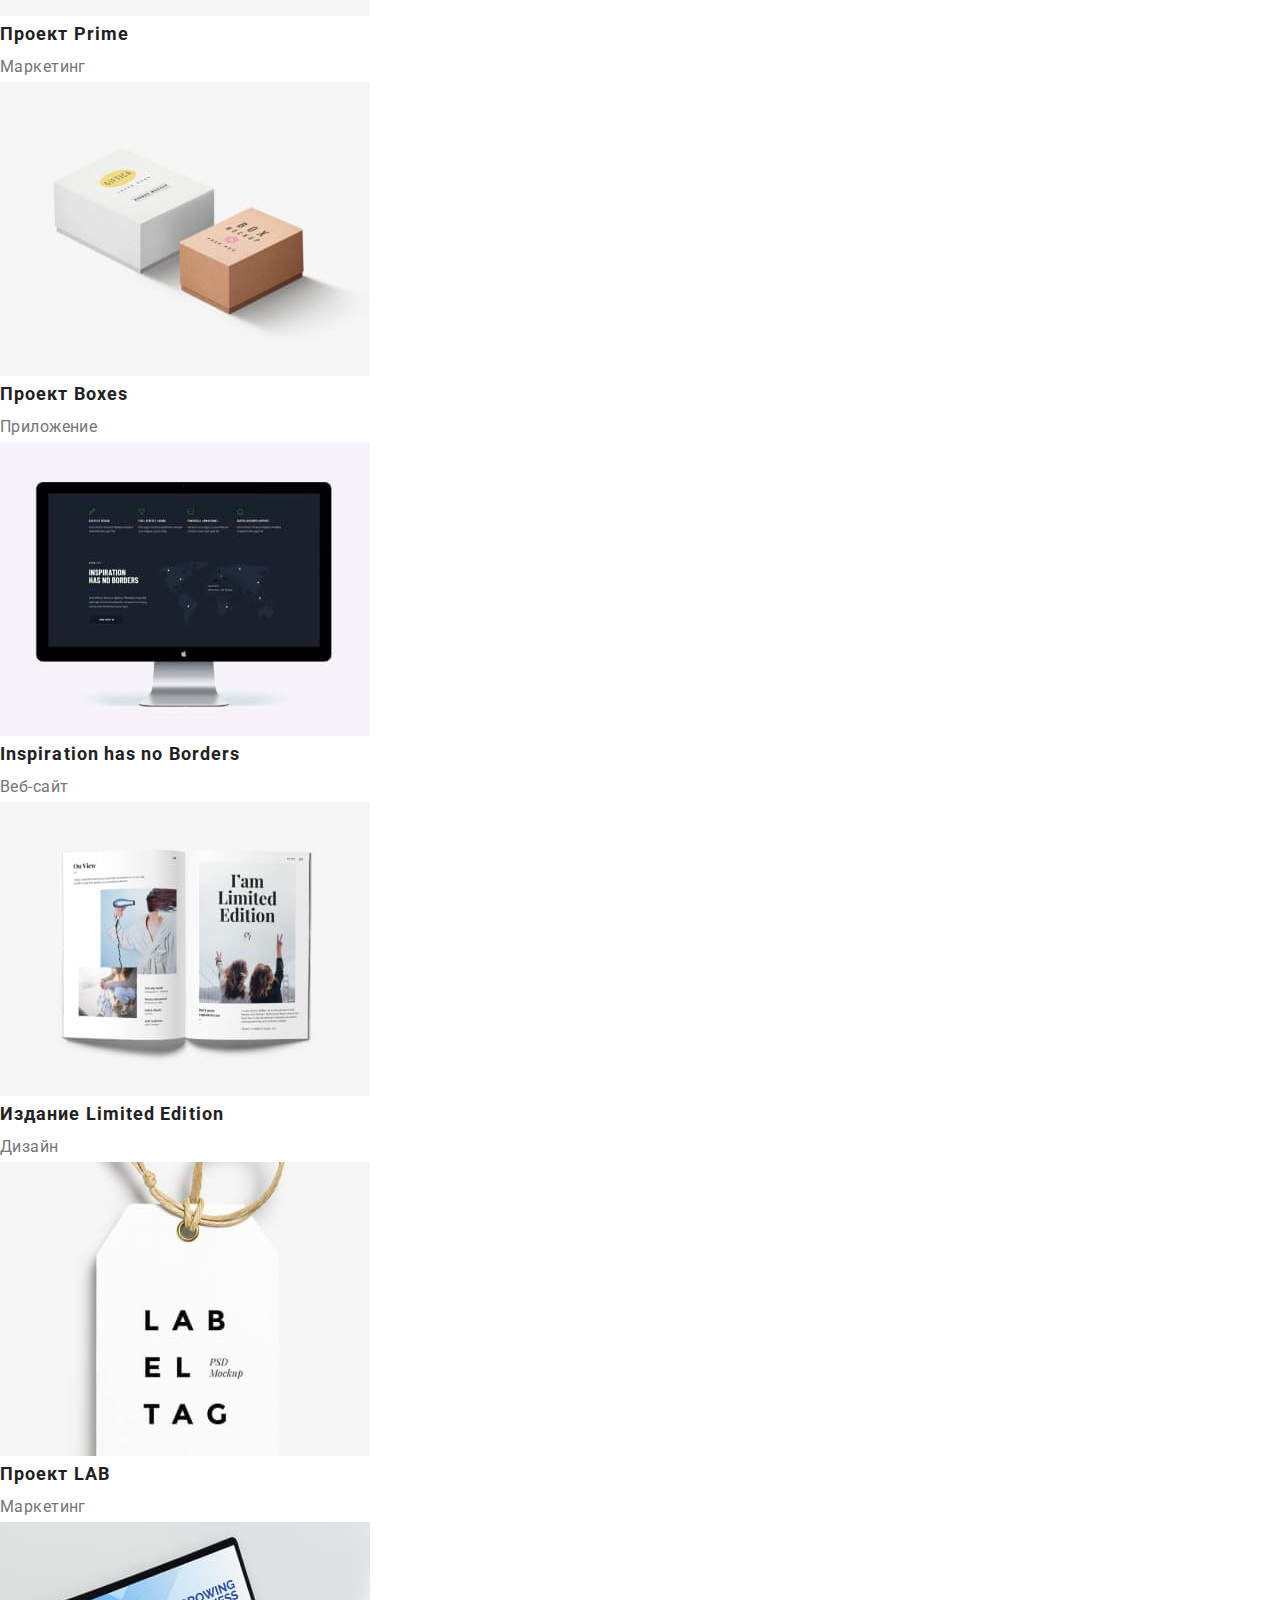
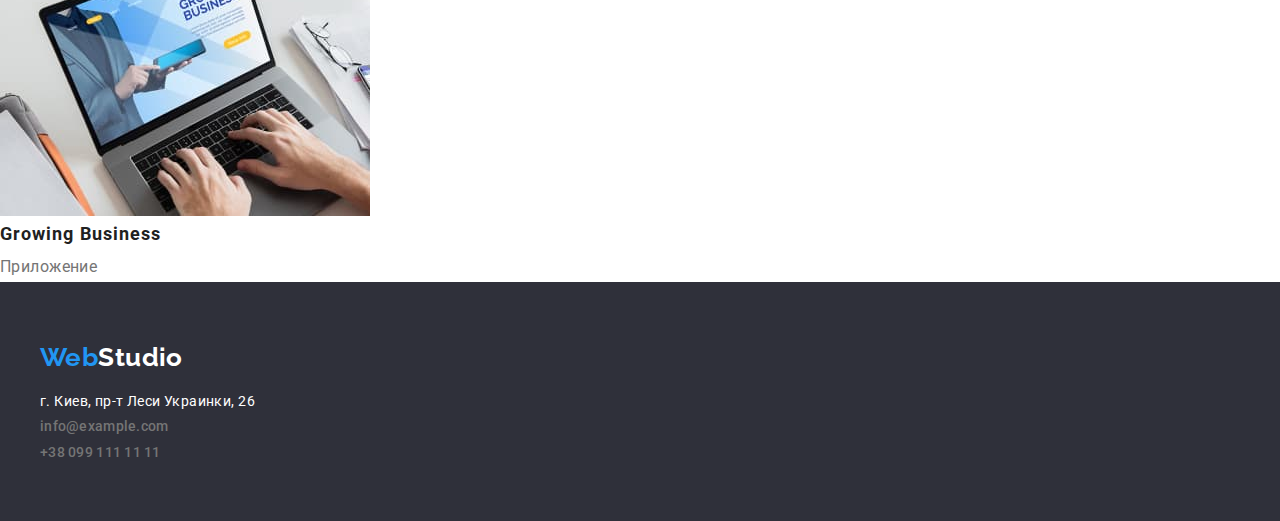
==== commit 9bdd1390: "add css without portfolio" ====
--- a/portfolio.html
+++ b/portfolio.html
@@ -4,7 +4,7 @@
     <meta charset="UTF-8" />
     <meta http-equiv="X-UA-Compatible" content="IE=edge" />
     <meta name="viewport" content="width=device-width, initial-scale=1.0" />
-    <title>Document</title>
+    <title>Portfolio</title>
     <link rel="preconnect" href="https://fonts.gstatic.com" />
     <link
       href="https://fonts.googleapis.com/css2?family=Raleway:wght@700&family=Roboto:wght@400;500;700;900&display=swap"
@@ -182,38 +182,42 @@
     <!-- FOOTER -->
 
     <footer class="footer">
-      <!--LOGO -->
-      <a class="footer-logo link" href="/index.html">
-        <span class="logo-word">Web</span>Studio
-      </a>
-      <!-- CONTACTS -->
-
-      <address class="logo-footer address">
-        <ul class="list">
-          <li>
-            <a
-              class="link"
-              href="https://goo.gl/maps/H4tPE2jpk2JbAKVr9"
-              target="_blank"
-              rel="noopener noreferrer"
-            >
-              г. Киев, пр-т Леси Украинки, 26
-            </a>
-          </li>
-          <li>
-            <a class="mail-link link" href="mailto:info@example.com">
-              info@example.com
-            </a>
-          </li>
-          <li>
-            <a class="tel-link link" href="tel:+380991111111">
-              +38 099 111 11 11
-            </a>
-          </li>
-        </ul>
-      </address>
-
-      <!-- END CONTACTS -->
+      <div class="container">
+        <!--LOGO -->
+        <div class="footer-logo-div">
+          <a class="footer-logo link" href="/index.html">
+            <span class="logo-word">Web</span>Studio
+          </a>
+        </div>
+        <!-- CONTACTS -->
+
+        <address class="logo-footer address">
+          <ul class="list">
+            <li class="address-link">
+              <a
+                class="link"
+                href="https://goo.gl/maps/H4tPE2jpk2JbAKVr9"
+                target="_blank"
+                rel="noopener noreferrer"
+              >
+                г. Киев, пр-т Леси Украинки, 26
+              </a>
+            </li>
+            <li class="address-link">
+              <a class="mail-link link" href="mailto:info@example.com">
+                info@example.com
+              </a>
+            </li>
+            <li class="address-link">
+              <a class="tel-link link" href="tel:+380991111111">
+                +38 099 111 11 11
+              </a>
+            </li>
+          </ul>
+        </address>
+
+        <!-- END CONTACTS -->
+      </div>
     </footer>
   </body>
 </html>
--- a/css/style.css
+++ b/css/style.css
@@ -8,6 +8,7 @@
   --font—btn-accent-color: #2196f3;
   --btn-click-on-color: #188ce8;
   --btn-portfolio-color: #f5f4fa;
+  --team-bcrnd-color: #f5f4fa;
 }
 /* BASE RESET */
 h1,
@@ -37,7 +38,7 @@
   color: var(--main-bcgrnd-color);
 }
 .section {
-  padding-top: 130px;
+  padding-top: 94px;
   padding-bottom: 94px;
 }
 /* DIV Class = CONTAINER center content */
@@ -47,6 +48,7 @@
   padding-right: 15px;
   margin: 0 auto;
 }
+
 /* BODY */
 body {
   font-family: var(--main-font);
@@ -56,6 +58,7 @@
   letter-spacing: 0.03em;
   margin: 0 auto;
 }
+
 /* HEADER */
 .header {
   padding-top: 24px;
@@ -88,7 +91,6 @@
 .menu-link:focus {
   color: var(--font—btn-accent-color);
 }
-/* font-family: 'Raleway', sans-serif; */
 .contact-list {
   display: flex;
   align-items: center;
@@ -125,43 +127,51 @@
   font-weight: 700;
   font-size: 26px;
   line-height: 1.19;
-  /* identical to box height */
   color: var(--font-heading-color);
   margin-right: 93px;
 }
 /* END HEADER */
 
 /* MAIN CONTENT */
+
 /* SECTION ONE - HERO */
+.hero {
+  background-color: var(--main-and-footer-bcgrnd-color);
+  padding-top: 200px;
+  padding-bottom: 200px;
+}
+.hero-container {
+  display: flex;
+  flex-direction: column;
+  align-items: center;
+}
 .hero-text {
+  width: 696px;
+  margin: 0 auto 30px;
   font-family: "Roboto", sans-serif;
   font-weight: 900;
   font-size: 44px;
   line-height: 1.36;
-  /* or 136% */
   text-align: center;
   letter-spacing: 0.06em;
   text-transform: uppercase;
   color: var(--main-bcgrnd-color);
-  background-color: var(--main-and-footer-bcgrnd-color);
 }
 /* MODAL BUTTON */
 .modal-btn {
-  min-width: 200px;
   height: 50px;
-  border-radius: 4px;
   font-family: "Roboto", sans-serif;
   font-weight: 700;
   font-size: 16px;
   line-height: 1.875;
-  align-items: center;
-  text-align: center;
   letter-spacing: 0.06em;
   color: var(--main-bcgrnd-color);
   background: var(--font—btn-accent-color);
   box-shadow: 0px 4px 4px rgba(0, 0, 0, 0.15);
   border-radius: 4px;
   cursor: pointer;
+  padding: 10px 30px;
+  border: 1px;
 }
 .modal-btn:hover,
 .modal-btn:focus {
@@ -169,13 +179,12 @@
   box-shadow: 0px 4px 4px rgba(0, 0, 0, 0.15);
   border-radius: 4px;
 }
-/* PORTFOLIO BUTTON */
+/* PORTFOLIO - BUTTON */
 .btn-list-item-prtf {
   font-family: "Roboto", sans-serif;
   font-weight: 500;
   font-size: 16px;
   line-height: 1.625;
-  /* identical to box height, or 162% */
   text-align: center;
   color: var(--font-heading-color);
   background: var(--btn-portfolio-color);
@@ -194,6 +203,19 @@
 /* END SECTION ONE - HERO */
 
 /* SECTION TWO - OUR WORK */
+.our-work {
+  padding-bottom: 0;
+}
+.our-work-list {
+  display: flex;
+}
+.our-work-list-item {
+  width: 270px;
+}
+
+.our-work-list-item:not(:first-child) {
+  margin-left: 30px;
+}
 .our-work-list-item-h3 {
   font-family: "Roboto", sans-serif;
   font-weight: 700;
@@ -201,6 +223,7 @@
   line-height: 1.14;
   text-transform: uppercase;
   color: var(--font-heading-color);
+  margin-bottom: 10px;
 }
 .our-work-list-item-p {
   font-family: "Roboto", sans-serif;
@@ -209,6 +232,7 @@
   /* or 171% */
   color: var(--font-paragraph-color);
 }
+
 /* OUR WORK IMAGES */
 .our-work-team-h2 {
   font-family: "Roboto", sans-serif;
@@ -217,6 +241,18 @@
   line-height: 1.67;
   text-align: center;
   color: var(--font-heading-color);
+  margin-bottom: 50px;
+}
+.our-work-imgs {
+  display: flex;
+  flex-wrap: wrap;
+  flex-basis: calc((100% - 90px) / 3);
+  margin-left: -30px;
+  margin-top: -30px;
+}
+.our-work-imgs-item {
+  margin-left: 30px;
+  margin-top: 30px;
 }
 /* END OUR WORK IMAGES */
 /* END SECTION TWO - OUR WORK */
@@ -227,7 +263,6 @@
   font-weight: 700;
   font-size: 18px;
   line-height: 2;
-  /* identical to box height, or 200% */
   letter-spacing: 0.06em;
   color: var(--font-heading-color);
 }
@@ -236,27 +271,46 @@
   font-weight: 400;
   font-size: 16px;
   line-height: 1.875;
-  /* identical to box height, or 187% */
   color: var(--font-paragraph-color);
 }
 /* END SECTION TWO - IMAGES GALLERY */
 
 /* SECTION THREE - TEAM */
+.team {
+  background-color: var(--team-bcrnd-color);
+}
+.team-list {
+  display: flex;
+  flex-wrap: wrap;
+  margin-right: -30px;
+  margin-top: -30px;
+}
+.team-list-item {
+  flex-basis: calc((100% - 120px) / 4);
+  margin-right: 30px;
+  margin-top: 30px;
+  background-color: var(--main-bcgrnd-color);
+  box-shadow: 0px 1px 3px rgba(0, 0, 0, 0.12), 0px 1px 1px rgba(0, 0, 0, 0.14),
+    0px 2px 1px rgba(0, 0, 0, 0.2);
+  border-radius: 0px 0px 4px 4px;
+}
+.card {
+  padding: 30px;
+}
 .team-list-item-h3 {
   font-family: "Roboto", sans-serif;
   font-weight: 500;
   font-size: 16px;
   line-height: 1.188;
-  /* identical to box height */
-  text-align: center;
-  color: var(--font-heading-color);
+  text-align: center;
+  color: var(--font-heading-color);
+  margin-bottom: 10px;
 }
 .team-list-item-p {
   font-family: "Roboto", sans-serif;
   font-weight: 400;
   font-size: 16px;
   line-height: 1.88;
-  /* identical to box height */
   text-align: center;
   color: var(--font-paragraph-color);
 }
@@ -265,6 +319,11 @@
 /* FOOTER */
 .footer {
   background-color: var(--main-and-footer-bcgrnd-color);
+  padding-top: 60px;
+  padding-bottom: 60px;
+}
+.footer-logo-div {
+  margin-bottom: 20px;
 }
 .footer-logo {
   font-family: "Raleway", sans-serif;
@@ -278,6 +337,9 @@
 .logo-word {
   color: var(--font—btn-accent-color);
 }
+.address-link:not(:last-child) {
+  margin-bottom: 9px;
+}
 .address {
   font-style: normal;
   color: rgba(255, 255, 255, 0.6);
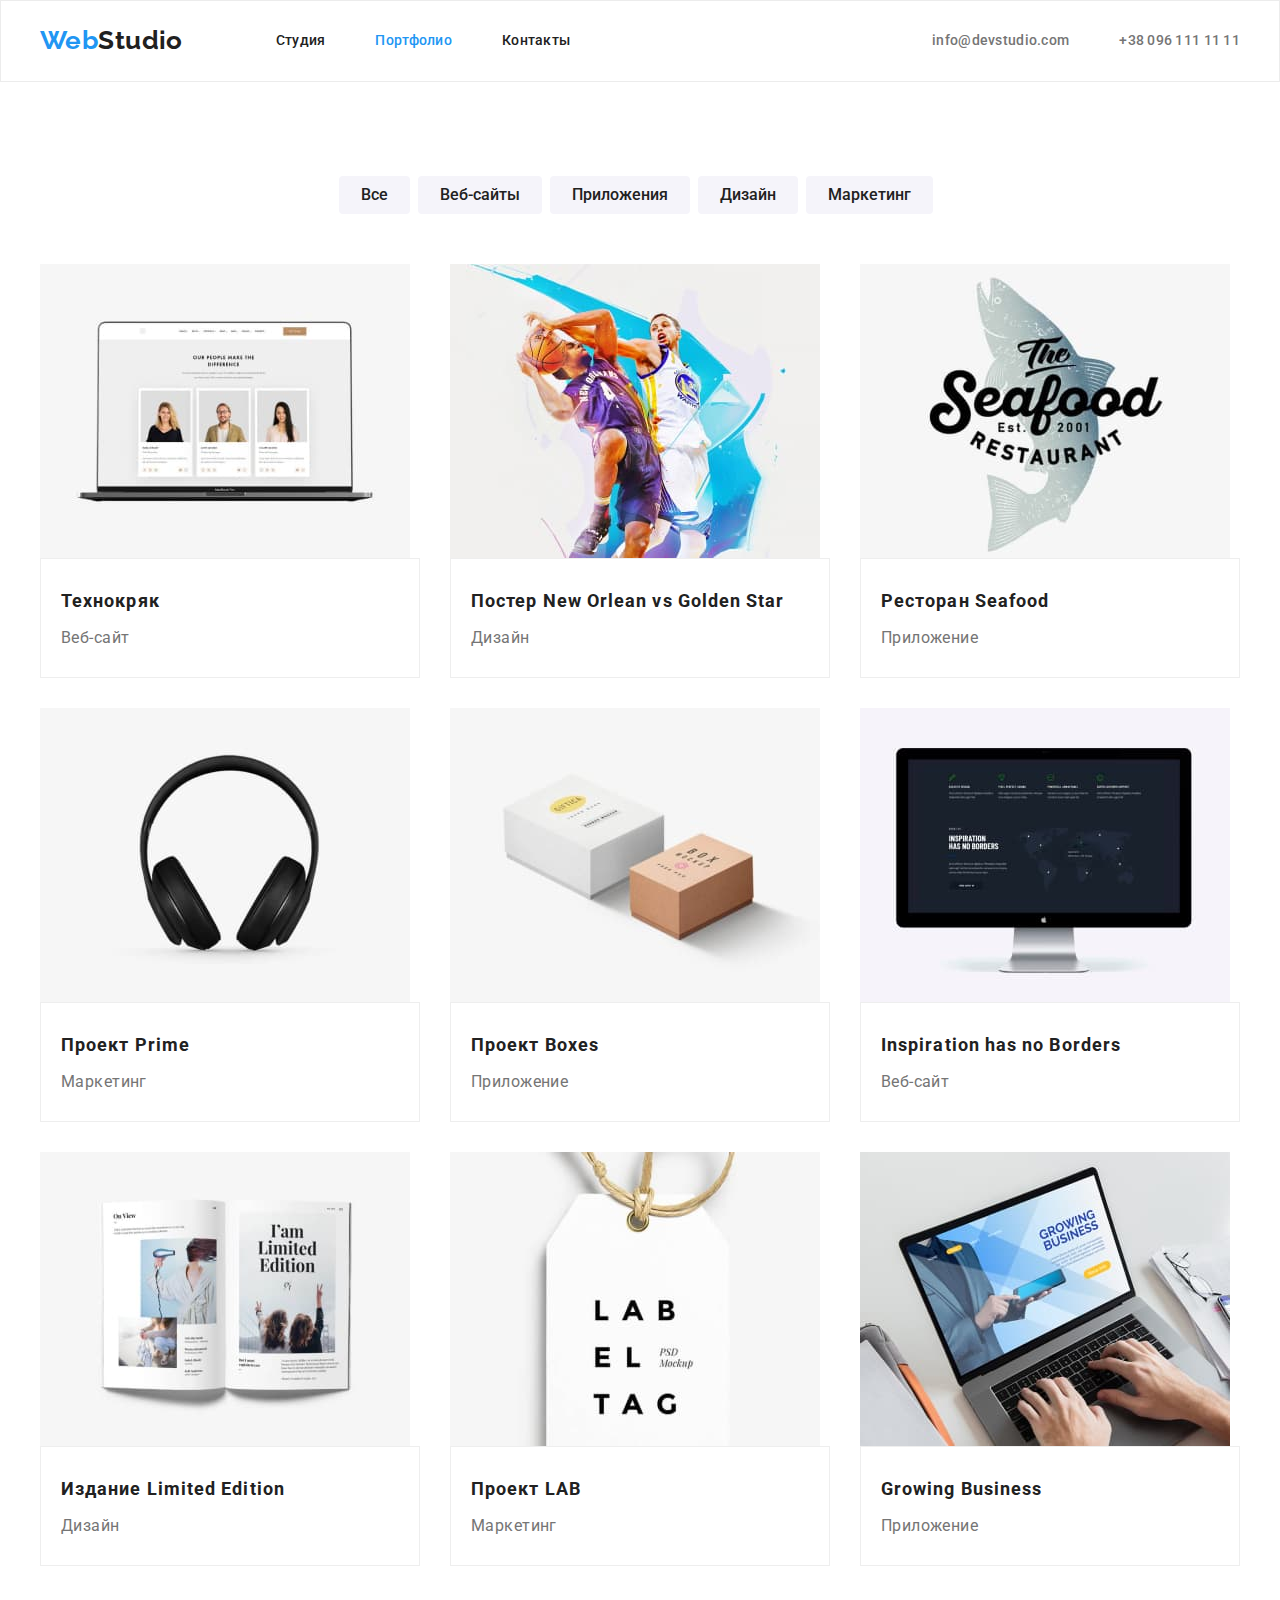
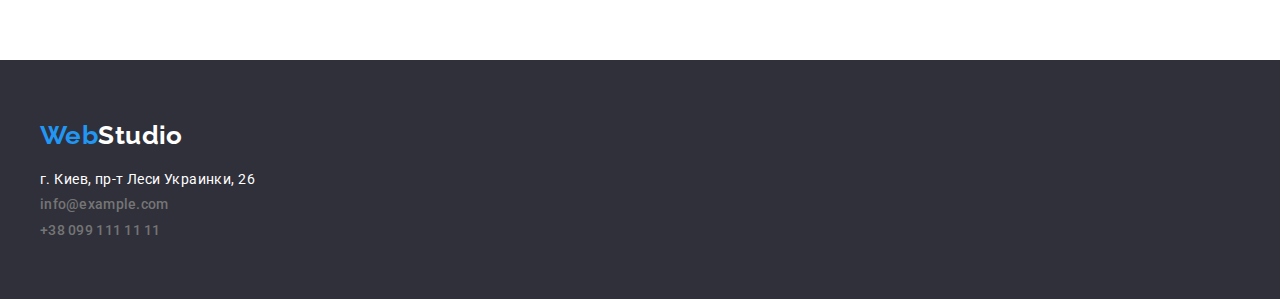
==== commit 9a527d66: "pre-final" ====
--- a/portfolio.html
+++ b/portfolio.html
@@ -28,10 +28,12 @@
           <!--MENU-->
           <ul class="menu list">
             <li class="menu-item">
-              <a class="menu-link link studio" href="./index.html">Студия</a>
+              <a class="menu-link link" href="./index.html">Студия</a>
             </li>
             <li class="menu-item">
-              <a class="menu-link link" href="./portfolio.html">Портфолио</a>
+              <a class="menu-link link portfolio" href="./portfolio.html"
+                >Портфолио</a
+              >
             </li>
             <li class="menu-item">
               <a class="menu-link link" href="http://">Контакты</a>
@@ -58,124 +60,149 @@
 
     <!-- MAIN CONTENT -->
     <main>
-      <section>
-        <!-- SECTION ONE - BUTTONS LIST -->
-
-        <ul class="btn-list list">
-          <li class="btn-list-item">
-            <button class="btn-list-item-prtf" type="button">Все</button>
-          </li>
-          <li class="btn-list-item">
-            <button class="btn-list-item-prtf" type="button">Веб-сайты</button>
-          </li>
-          <li class="btn-list-item">
-            <button class="btn-list-item-prtf" type="button">Приложения</button>
-          </li>
-          <li class="btn-list-item">
-            <button class="btn-list-item-prtf" type="button">Дизайн</button>
-          </li>
-          <li class="btn-list-item">
-            <button class="btn-list-item-prtf" type="button">Маркетинг</button>
-          </li>
-        </ul>
-        <!-- END BTN LIST -->
-
-        <!-- SECTION TWO - IMAGES GALLERY -->
-        <ul class="img-gallery list">
-          <li class="img-gallery-item">
-            <img
-              src="./images/portfolio-images/img.jpg"
-              alt=""
-              width="370"
-              height="294"
-            />
-            <h3 class="img-gallery-item-h3">Технокряк</h3>
-            <p class="img-gallery-item-p">Веб-сайт</p>
-          </li>
-          <li class="img-gallery-item">
-            <img
-              src="./images/portfolio-images/img-1.jpg"
-              alt=""
-              width="370"
-              height="294"
-            />
-            <h3 class="img-gallery-item-h3">
-              Постер New Orlean vs Golden Star
-            </h3>
-            <p class="img-gallery-item-p">Дизайн</p>
-          </li>
-          <li class="img-gallery-item">
-            <img
-              src="./images/portfolio-images/img-2.jpg"
-              alt=""
-              width="370"
-              height="294"
-            />
-            <h3 class="img-gallery-item-h3">Ресторан Seafood</h3>
-            <p class="img-gallery-item-p">Приложение</p>
-          </li>
-          <li class="img-gallery-item">
-            <img
-              src="./images/portfolio-images/img-3.jpg"
-              alt=""
-              width="370"
-              height="294"
-            />
-            <h3 class="img-gallery-item-h3">Проект Prime</h3>
-            <p class="img-gallery-item-p">Маркетинг</p>
-          </li>
-          <li class="img-gallery-item">
-            <img
-              src="./images/portfolio-images/img-4.jpg"
-              alt=""
-              width="370"
-              height="294"
-            />
-            <h3 class="img-gallery-item-h3">Проект Boxes</h3>
-            <p class="img-gallery-item-p">Приложение</p>
-          </li>
-          <li class="img-gallery-item">
-            <img
-              src="./images/portfolio-images/img-5.jpg"
-              alt=""
-              width="370"
-              height="294"
-            />
-            <h3 class="img-gallery-item-h3">Inspiration has no Borders</h3>
-            <p class="img-gallery-item-p">Веб-сайт</p>
-          </li>
-          <li class="img-gallery-item">
-            <img
-              src="./images/portfolio-images/img-6.jpg"
-              alt=""
-              width="370"
-              height="294"
-            />
-            <h3 class="img-gallery-item-h3">Издание Limited Edition</h3>
-            <p class="img-gallery-item-p">Дизайн</p>
-          </li>
-          <li class="img-gallery-item">
-            <img
-              src="./images/portfolio-images/img-7.jpg"
-              alt=""
-              width="370"
-              height="294"
-            />
-            <h3 class="img-gallery-item-h3">Проект LAB</h3>
-            <p class="img-gallery-item-p">Маркетинг</p>
-          </li>
-          <li class="img-gallery-item">
-            <img
-              src="./images/portfolio-images/img-8.jpg"
-              alt=""
-              width="370"
-              height="294"
-            />
-            <h3 class="img-gallery-item-h3">Growing Business</h3>
-            <p class="img-gallery-item-p">Приложение</p>
-          </li>
-        </ul>
-        <!-- END IMAGES -->
+      <section class="section">
+        <div class="container">
+          <!-- SECTION ONE - BUTTONS LIST -->
+          <ul class="btn-list list">
+            <li class="btn-list-item">
+              <button class="btn-list-item-prtf" type="button">Все</button>
+            </li>
+            <li class="btn-list-item">
+              <button class="btn-list-item-prtf" type="button">
+                Веб-сайты
+              </button>
+            </li>
+            <li class="btn-list-item">
+              <button class="btn-list-item-prtf" type="button">
+                Приложения
+              </button>
+            </li>
+            <li class="btn-list-item">
+              <button class="btn-list-item-prtf" type="button">Дизайн</button>
+            </li>
+            <li class="btn-list-item">
+              <button class="btn-list-item-prtf" type="button">
+                Маркетинг
+              </button>
+            </li>
+          </ul>
+          <!-- END BTN LIST -->
+
+          <!-- SECTION TWO - IMAGES GALLERY -->
+          <ul class="img-gallery list">
+            <li class="img-gallery-item">
+              <img
+                src="./images/portfolio-images/img.jpg"
+                alt=""
+                width="370"
+                height="294"
+              />
+              <div class="img-gallery-card">
+                <h3 class="img-gallery-item-h3">Технокряк</h3>
+                <p class="img-gallery-item-p">Веб-сайт</p>
+              </div>
+            </li>
+            <li class="img-gallery-item">
+              <img
+                src="./images/portfolio-images/img-1.jpg"
+                alt=""
+                width="370"
+                height="294"
+              />
+              <div class="img-gallery-card">
+                <h3 class="img-gallery-item-h3">
+                  Постер New Orlean vs Golden Star
+                </h3>
+                <p class="img-gallery-item-p">Дизайн</p>
+              </div>
+            </li>
+            <li class="img-gallery-item">
+              <img
+                src="./images/portfolio-images/img-2.jpg"
+                alt=""
+                width="370"
+                height="294"
+              />
+              <div class="img-gallery-card">
+                <h3 class="img-gallery-item-h3">Ресторан Seafood</h3>
+                <p class="img-gallery-item-p">Приложение</p>
+              </div>
+            </li>
+            <li class="img-gallery-item">
+              <img
+                src="./images/portfolio-images/img-3.jpg"
+                alt=""
+                width="370"
+                height="294"
+              />
+              <div class="img-gallery-card">
+                <h3 class="img-gallery-item-h3">Проект Prime</h3>
+                <p class="img-gallery-item-p">Маркетинг</p>
+              </div>
+            </li>
+            <li class="img-gallery-item">
+              <img
+                src="./images/portfolio-images/img-4.jpg"
+                alt=""
+                width="370"
+                height="294"
+              />
+              <div class="img-gallery-card">
+                <h3 class="img-gallery-item-h3">Проект Boxes</h3>
+                <p class="img-gallery-item-p">Приложение</p>
+              </div>
+            </li>
+            <li class="img-gallery-item">
+              <img
+                src="./images/portfolio-images/img-5.jpg"
+                alt=""
+                width="370"
+                height="294"
+              />
+              <div class="img-gallery-card">
+                <h3 class="img-gallery-item-h3">Inspiration has no Borders</h3>
+                <p class="img-gallery-item-p">Веб-сайт</p>
+              </div>
+            </li>
+            <li class="img-gallery-item">
+              <img
+                src="./images/portfolio-images/img-6.jpg"
+                alt=""
+                width="370"
+                height="294"
+              />
+              <div class="img-gallery-card">
+                <h3 class="img-gallery-item-h3">Издание Limited Edition</h3>
+                <p class="img-gallery-item-p">Дизайн</p>
+              </div>
+            </li>
+            <li class="img-gallery-item">
+              <img
+                src="./images/portfolio-images/img-7.jpg"
+                alt=""
+                width="370"
+                height="294"
+              />
+              <div class="img-gallery-card">
+                <h3 class="img-gallery-item-h3">Проект LAB</h3>
+                <p class="img-gallery-item-p">Маркетинг</p>
+              </div>
+            </li>
+            <li class="img-gallery-item">
+              <img
+                src="./images/portfolio-images/img-8.jpg"
+                alt=""
+                width="370"
+                height="294"
+              />
+              <div class="img-gallery-card">
+                <h3 class="img-gallery-item-h3">Growing Business</h3>
+                <p class="img-gallery-item-p">Приложение</p>
+              </div>
+            </li>
+          </ul>
+          <!-- END IMAGES -->
+        </div>
       </section>
     </main>
 
--- a/css/style.css
+++ b/css/style.css
@@ -180,7 +180,16 @@
   border-radius: 4px;
 }
 /* PORTFOLIO - BUTTON */
+.btn-list {
+  display: flex;
+  margin-bottom: 50px;
+  justify-content: center;
+}
+.btn-list-item {
+  margin-right: 8px;
+}
 .btn-list-item-prtf {
+  height: 38px;
   font-family: "Roboto", sans-serif;
   font-weight: 500;
   font-size: 16px;
@@ -189,6 +198,8 @@
   color: var(--font-heading-color);
   background: var(--btn-portfolio-color);
   border-radius: 4px;
+  padding: 6px 22px;
+  border: 1px solid:variable(var(--main-bcgrnd-color));
 }
 .btn-list-item-prtf:hover,
 .btn-list-item-prtf:focus {
@@ -212,7 +223,6 @@
 .our-work-list-item {
   width: 270px;
 }
-
 .our-work-list-item:not(:first-child) {
   margin-left: 30px;
 }
@@ -257,7 +267,24 @@
 /* END OUR WORK IMAGES */
 /* END SECTION TWO - OUR WORK */
 
-/* SECTION TWO - IMAGES GALLERY */
+/* PORTFOLIO - SECTION TWO - IMAGES GALLERY */
+.img-gallery {
+  display: flex;
+  flex-wrap: wrap;
+  margin-right: -30px;
+  margin-top: -30px;
+}
+.img-gallery-card {
+  padding: 24px 20px;
+  border: 1px solid #eeeeee;
+  box-sizing: border-box;
+}
+.img-gallery-item {
+  flex-basis: calc((100% - 90px) / 3);
+  margin-right: 30px;
+  margin-top: 30px;
+}
+
 .img-gallery-item-h3 {
   font-family: "Roboto", sans-serif;
   font-weight: 700;
@@ -265,6 +292,7 @@
   line-height: 2;
   letter-spacing: 0.06em;
   color: var(--font-heading-color);
+  margin-bottom: 4px;
 }
 .img-gallery-item-p {
   font-family: "Roboto", sans-serif;
@@ -273,7 +301,7 @@
   line-height: 1.875;
   color: var(--font-paragraph-color);
 }
-/* END SECTION TWO - IMAGES GALLERY */
+/* PORTFOLIO END SECTION TWO - IMAGES GALLERY */
 
 /* SECTION THREE - TEAM */
 .team {
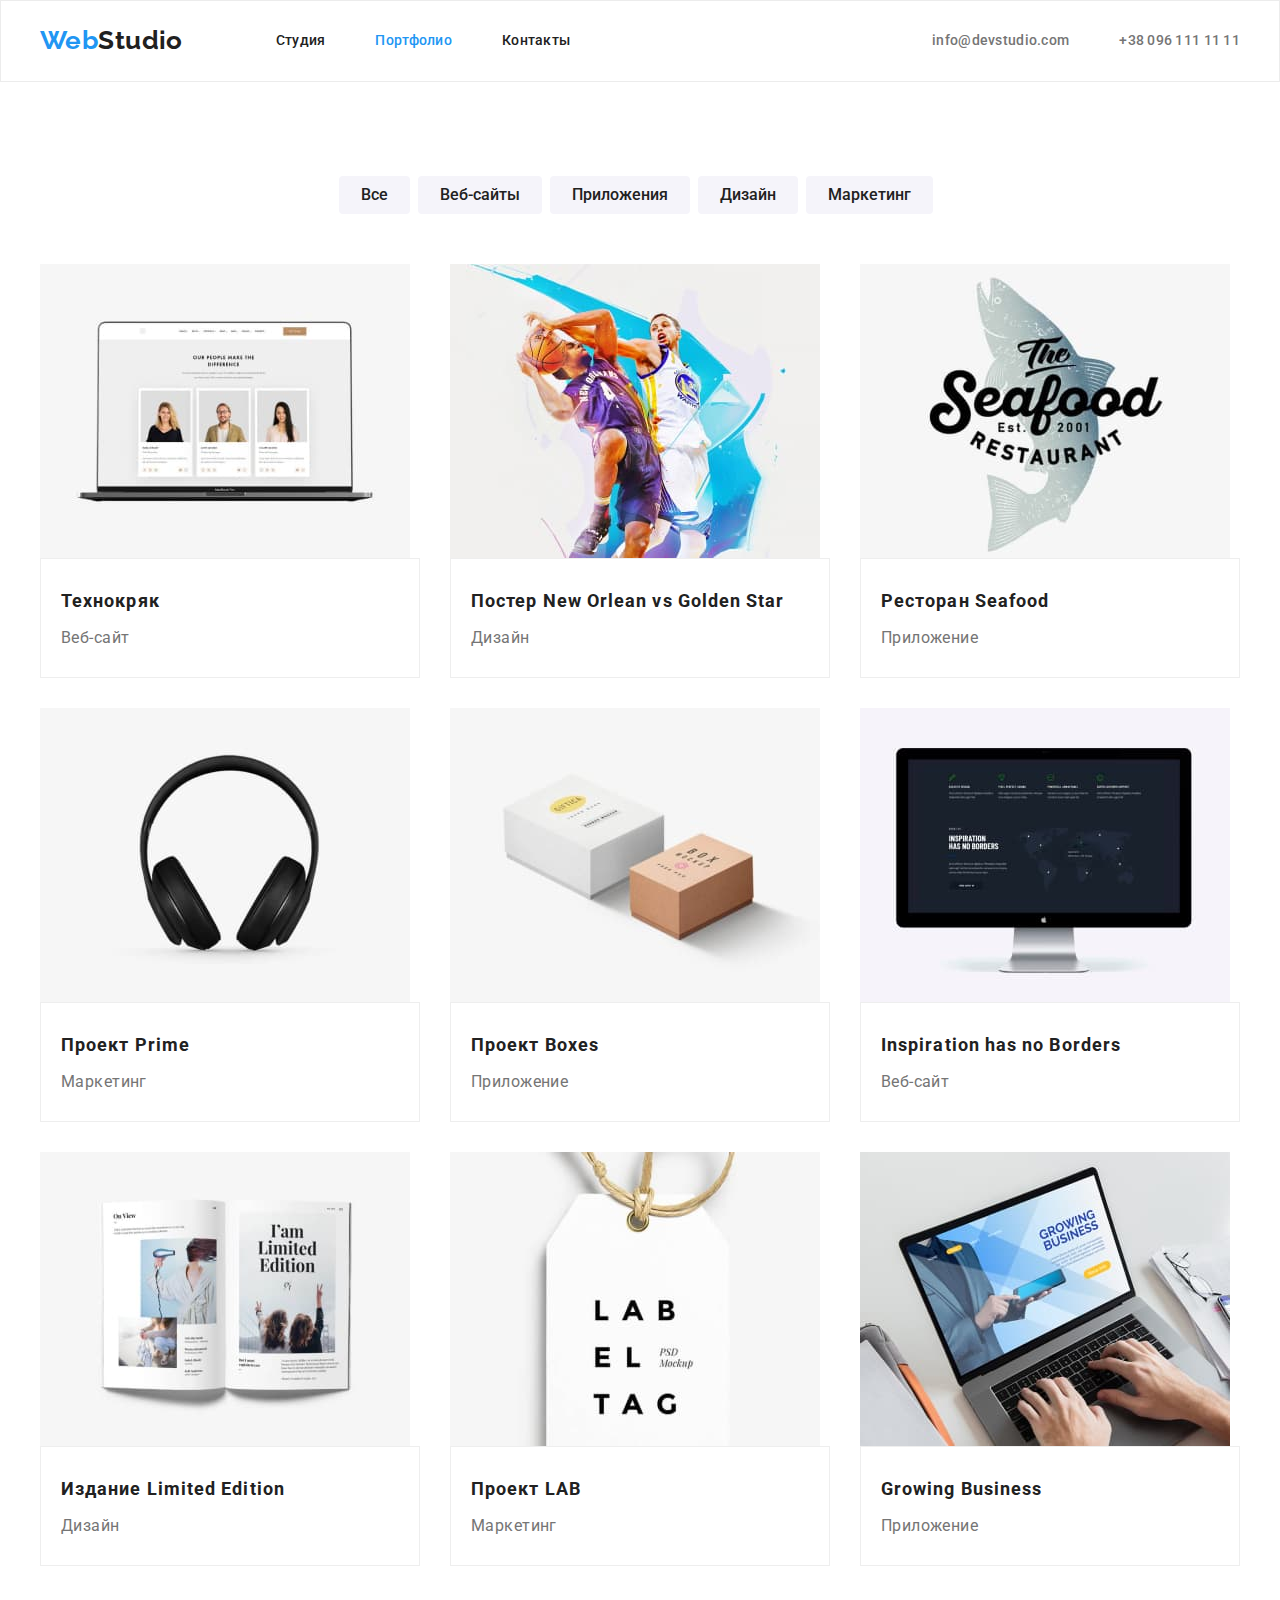
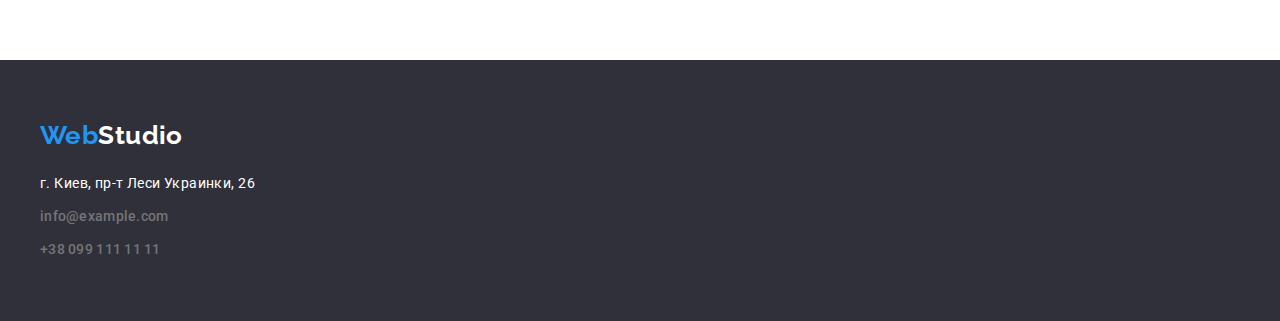
==== commit b3220328: "edits" ====
--- a/portfolio.html
+++ b/portfolio.html
@@ -9,6 +9,12 @@
     <link
       href="https://fonts.googleapis.com/css2?family=Raleway:wght@700&family=Roboto:wght@400;500;700;900&display=swap"
       rel="stylesheet"
+    />
+    <link
+      rel="stylesheet"
+      href="https://cdnjs.cloudflare.com/ajax/libs/modern-normalize/0.2.0/modern-normalize.min.css"
+      integrity="sha512-sqIVMkf5f8XGYI/UZYGs7wODxlUeoj9JknataPfUwtvrSKWMHrMXGZ7Evb6nabFYJQG15vFFyALe6r0nWCD1Ug=="
+      crossorigin="anonymous"
     />
     <link rel="stylesheet" href="./css/style.css" />
   </head>
--- a/css/style.css
+++ b/css/style.css
@@ -368,6 +368,9 @@
 .address-link:not(:last-child) {
   margin-bottom: 9px;
 }
+.address-link {
+  line-height: 24px;
+}
 .address {
   font-style: normal;
   color: rgba(255, 255, 255, 0.6);
